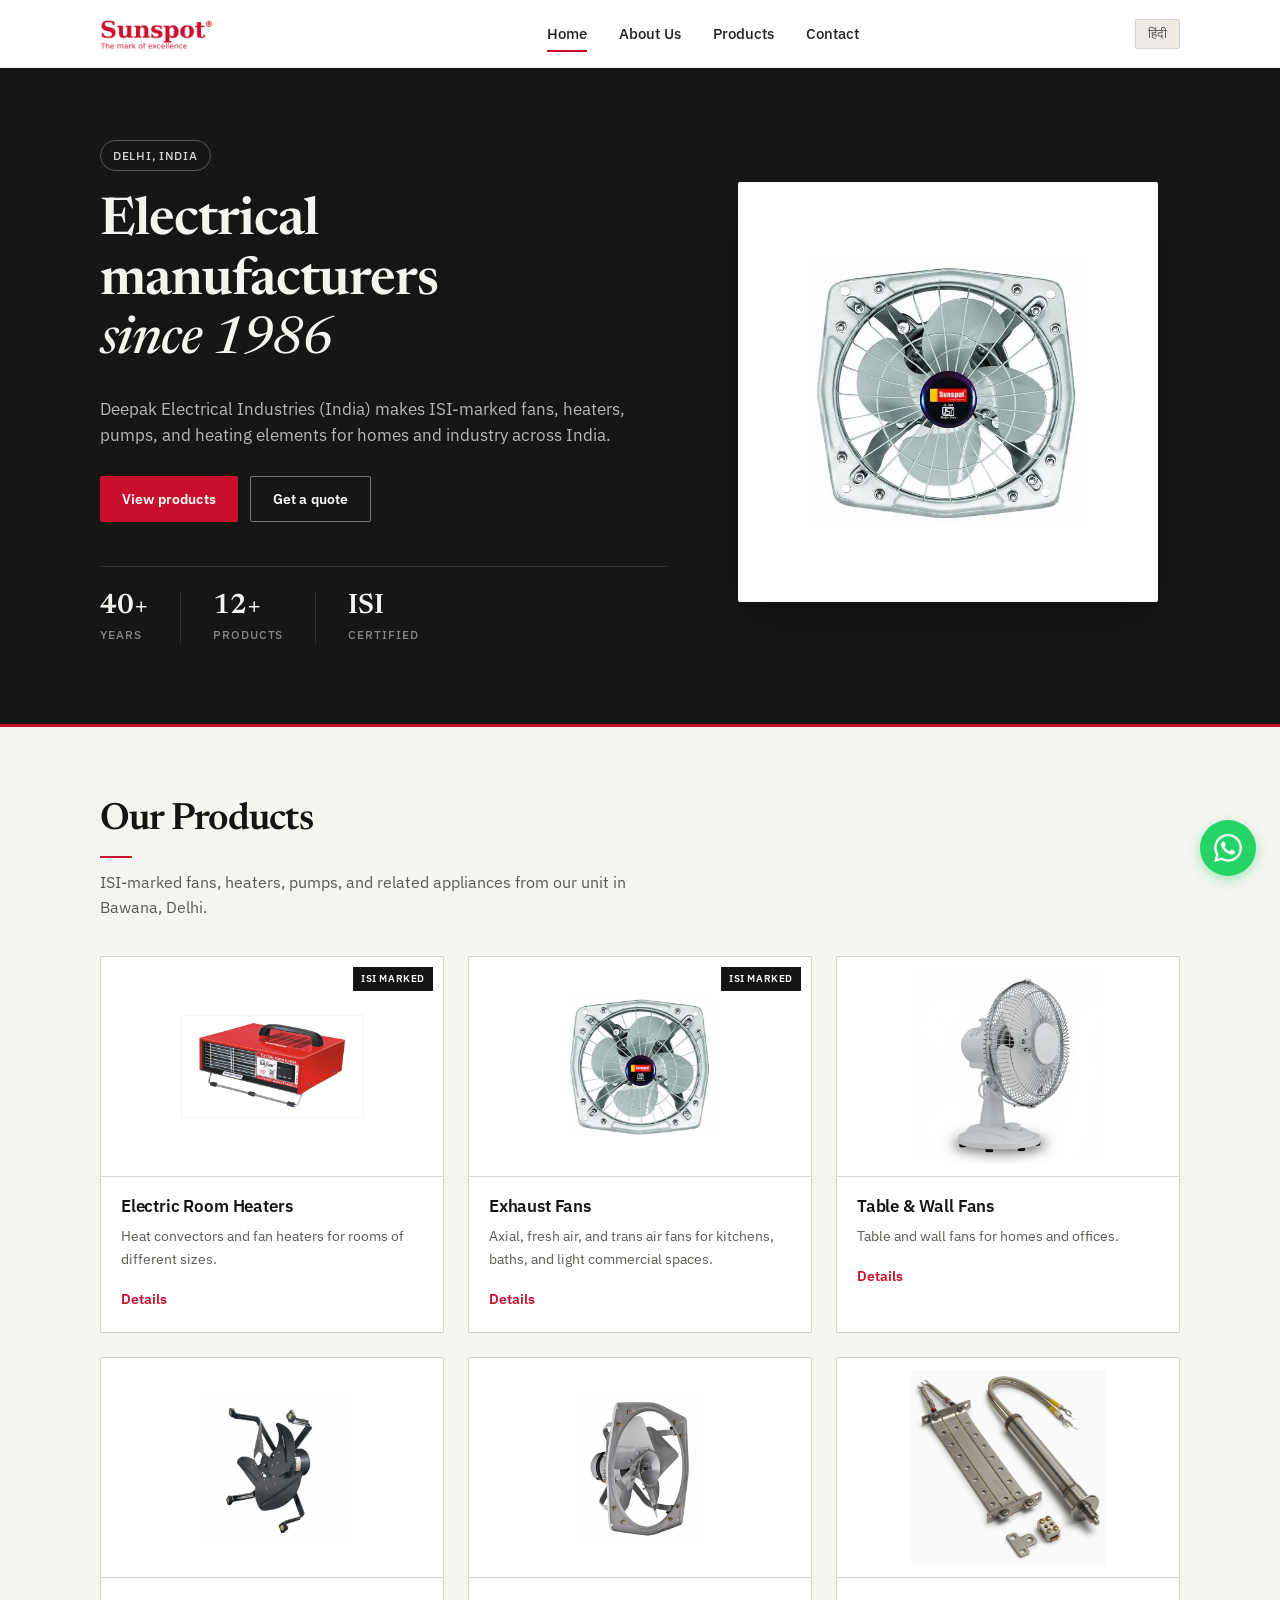
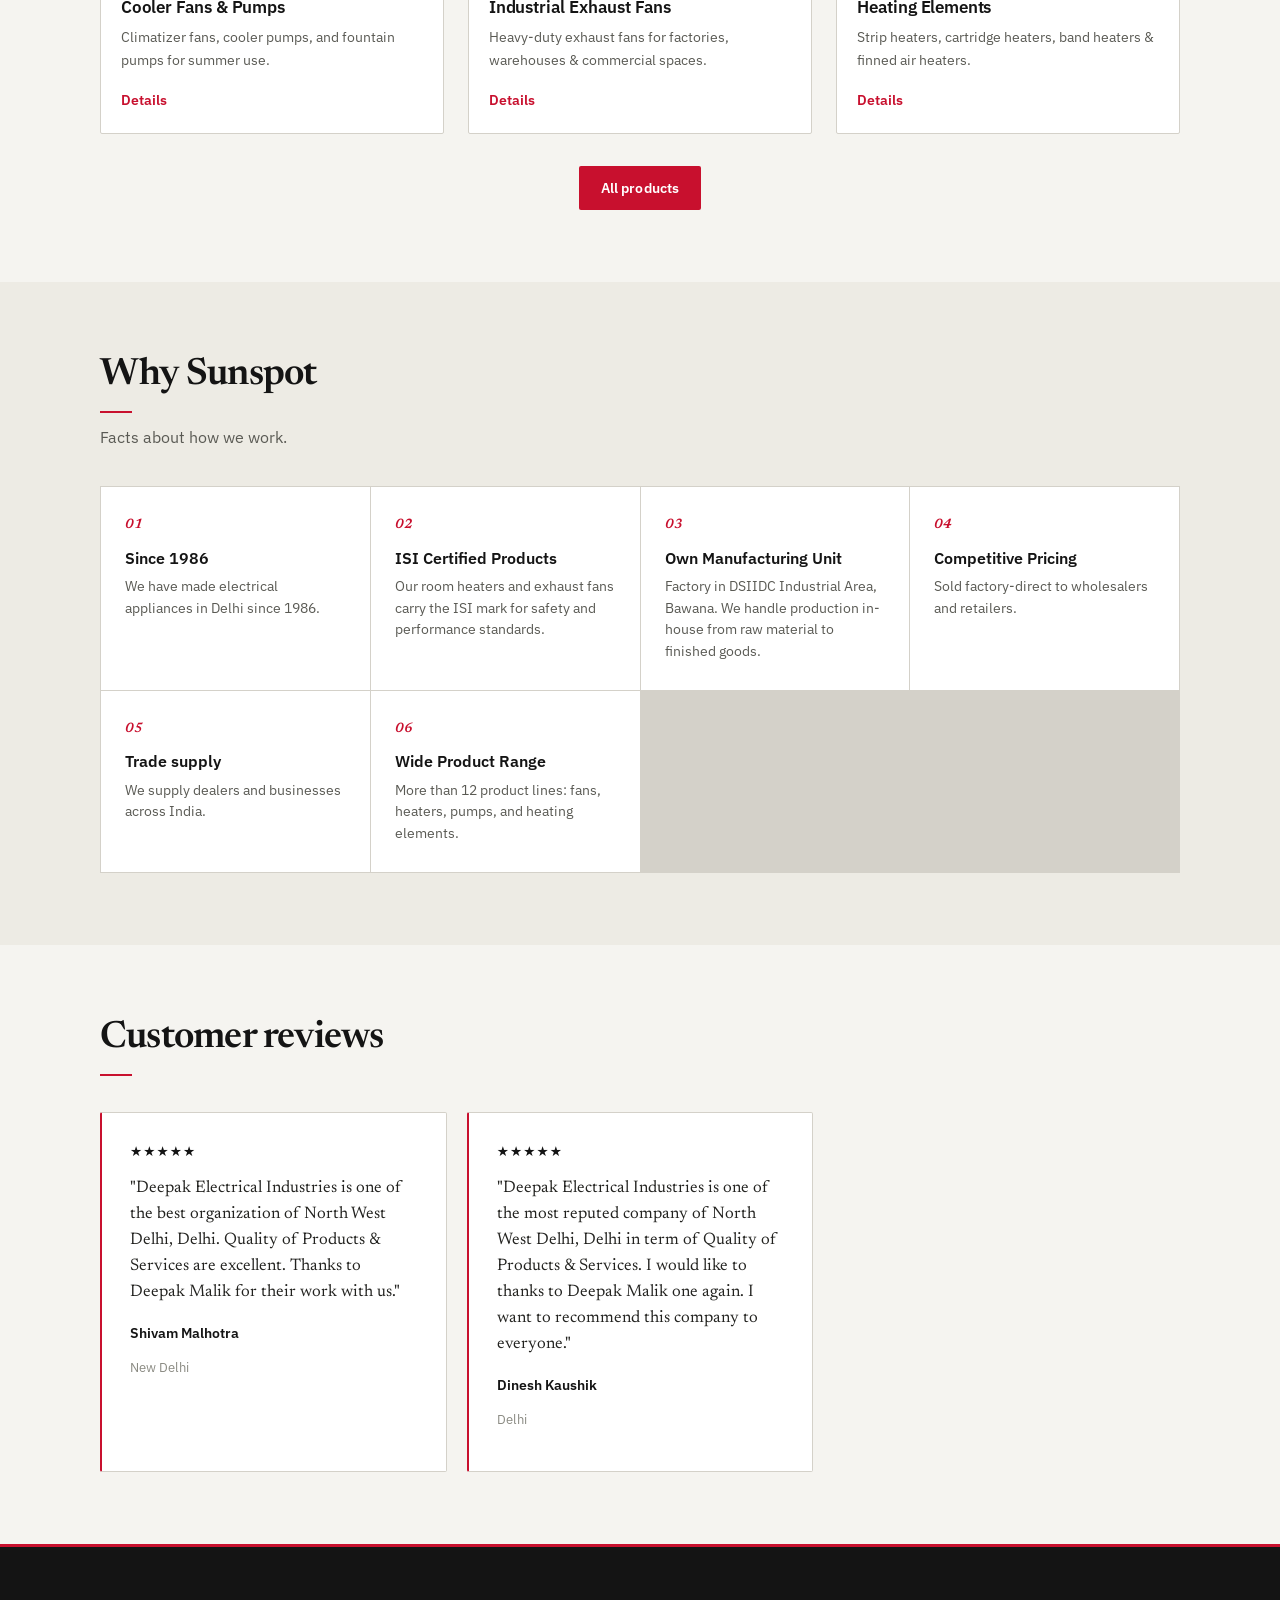
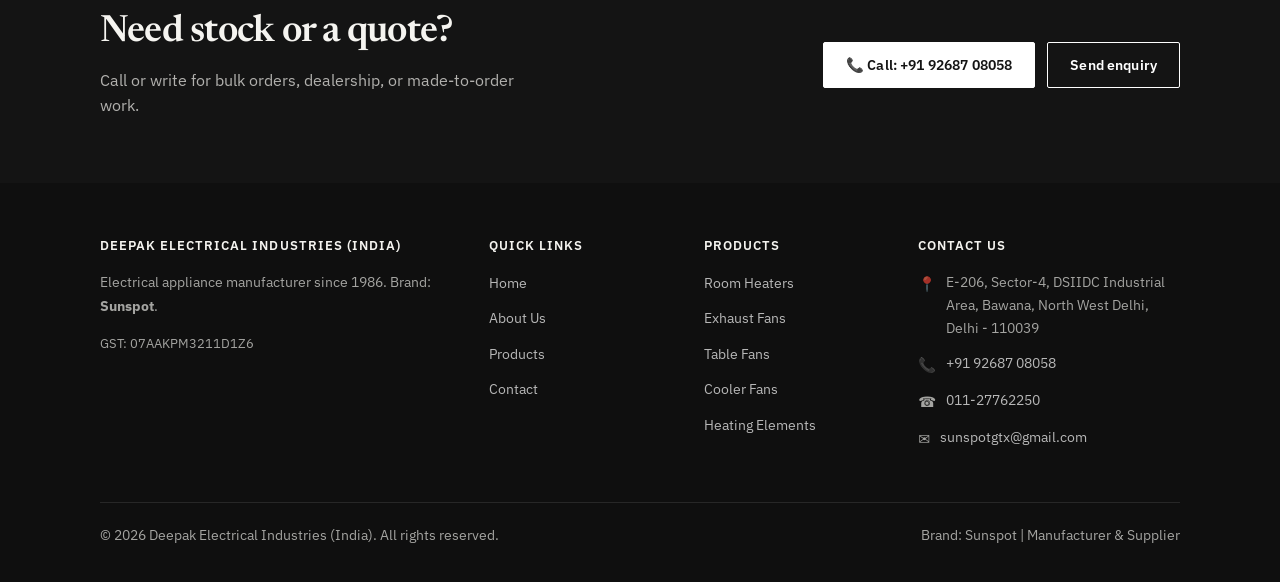
==== index.html @ 879db384 "fix: use verified mobile +91 92687 08058 Replace directory-scraped +91-9313555700 with the correct n" ====
<!DOCTYPE html>
<html lang="en">
<head>
 <meta charset="UTF-8">
 <meta name="viewport" content="width=device-width, initial-scale=1.0">
 <meta http-equiv="X-UA-Compatible" content="IE=edge">

 <!-- Primary Meta -->
 <title>Deepak Electrical Industries (India) | Sunspot - Fan & Heater Manufacturers Since 1986</title>
 <meta name="description" content="Manufacturer of ISI-marked fans, room heaters, pumps, and heating elements in Bawana, Delhi since 1986. Call +91 92687 08058.">
 <meta name="keywords" content="exhaust fan manufacturer delhi, room heater manufacturer india, table fan supplier delhi, cooler pump manufacturer, bawana industrial area, sunspot fans, electric heater delhi, immersion water heater, fountain pump manufacturer">
 <meta name="author" content="Deepak Electrical Industries (India)">
 <meta name="robots" content="index, follow">
 <link rel="canonical" href="https://sunspotgtx.com/">

 <!-- Open Graph -->
 <meta property="og:title" content="Deepak Electrical Industries (India) | Sunspot - Manufacturers Since 1986">
 <meta property="og:description" content="Manufacturer of ISI-marked fans, heaters, and heating elements in Delhi since 1986.">
 <meta property="og:type" content="website">
 <meta property="og:url" content="https://sunspotgtx.com/">
 <meta property="og:site_name" content="Sunspot - Deepak Electrical Industries">
 <meta property="og:locale" content="en_IN">
 <meta property="og:image" content="https://sunspotgtx.com/assets/logo.png">

 <!-- Twitter Card -->
 <meta name="twitter:card" content="summary_large_image">
 <meta name="twitter:title" content="Sunspot - Fan & Heater Manufacturers Since 1986">
 <meta name="twitter:description" content="ISI-marked exhaust fans, room heaters, table fans, and more. Made in Delhi since 1986.">
 <meta name="twitter:image" content="https://sunspotgtx.com/assets/logo.png">

 <!-- Favicon -->
   <link rel="preconnect" href="https://fonts.googleapis.com">
  <link rel="preconnect" href="https://fonts.gstatic.com" crossorigin>
  <link href="https://fonts.googleapis.com/css2?family=IBM+Plex+Sans:ital,wght@0,400;0,500;0,600;0,700;1,400&family=Newsreader:opsz,wght@6..72,500;6..72,600;6..72,700&display=swap" rel="stylesheet">
  <link rel="icon" type="image/png" href="/assets/favicon.png">

 <!-- Stylesheet -->
 <link rel="stylesheet" href="/css/style.css?v=4">

 <!-- JSON-LD Structured Data -->
 <script type="application/ld+json">
 {
 "@context": "https://schema.org",
 "@type": "LocalBusiness",
 "@id": "https://sunspotgtx.com/#business",
 "name": "Deepak Electrical Industries (India)",
 "alternateName": "Sunspot",
 "description": "Manufacturer of ISI-marked exhaust fans, room heaters, table fans, cooler fans, pumps and heating elements since 1986.",
 "url": "https://sunspotgtx.com",
 "telephone": "+91 92687 08058",
 "email": "sunspotgtx@gmail.com",
 "foundingDate": "1986",
 "foundingLocation": "Delhi, India",
 "address": {
 "@type": "PostalAddress",
 "streetAddress": "E-206, Sector-4, DSIIDC Industrial Area, Bawana",
 "addressLocality": "North West Delhi",
 "addressRegion": "Delhi",
 "postalCode": "110039",
 "addressCountry": "IN"
 },
 "geo": {
 "@type": "GeoCoordinates",
 "latitude": "28.8055",
 "longitude": "77.0463"
 },
 "areaServed": {
 "@type": "Country",
 "name": "India"
 },
 "priceRange": "₹₹",
 "numberOfEmployees": {
 "@type": "QuantitativeValue",
 "value": 10
 },
 "sameAs": [
 "https://www.indiamart.com/deepakelectrical-industries",
 "https://www.exportersindia.com/deepak-electrical-industries-india/"
 ],
 "image": "https://sunspotgtx.com/assets/logo.png",
 "brand": {
 "@type": "Brand",
 "name": "Sunspot"
 },
 "founder": {
 "@type": "Person",
 "name": "Deepak Kumar Malik",
 "jobTitle": "Proprietor"
 }
 }
 </script>
</head>
<body>

 <!-- Header -->
 <header class="header" role="banner">
 <div class="container">
 <a href="/" class="logo" aria-label="Sunspot - Home">
 <img src="/assets/logo.png" alt="Sunspot Logo" width="150" height="32">
 </a>

 <nav class="nav-menu" role="navigation" aria-label="Main navigation">
 <a href="/" class="active">Home</a>
 <a href="/about.html">About Us</a>
 <a href="/products.html">Products</a>
 <a href="/contact.html">Contact</a>
 </nav>

 <div class="header-actions">
 <button class="lang-toggle" aria-label="Switch language">हिंदी</button>
 <button class="mobile-toggle" aria-label="Toggle menu" aria-expanded="false">
 <span></span>
 <span></span>
 <span></span>
 </button>
 </div>
 </div>
 </header>

 <!-- Hero Section -->
 <section class="hero" aria-label="Hero">
 <div class="container">
 <div class="hero-content">
 <div class="hero-badge">
 Delhi, India
        </div>
 <h1>Electrical manufacturers <span>since 1986</span></h1>
 <p>Deepak Electrical Industries (India) makes ISI-marked fans, heaters, pumps, and heating elements for homes and industry across India.</p>
 <div class="hero-buttons">
 <a href="/products.html" class="btn btn-primary">View products</a>
 <a href="/contact.html" class="btn btn-secondary" style="border-color: rgba(255,255,255,0.4); color: #fff;">Get a quote</a>
 </div>
 <div class="hero-stats">
 <div class="hero-stat">
 <div class="number">40+</div>
 <div class="label">Years</div>
 </div>
 <div class="hero-stat">
 <div class="number">12+</div>
 <div class="label">Products</div>
 </div>
 <div class="hero-stat">
 <div class="number">ISI</div>
 <div class="label">Certified</div>
 </div>
 </div>
 </div>
 <div class="hero-visual">
 <div class="hero-graphic">
          <img src="/assets/products/fresh-air-fan.jpg" alt="Sunspot ISI-marked exhaust fan" width="640" height="640">
        </div>
 </div>
 </div>
 </section>

 <!-- Product Highlights -->
 <section class="section" aria-label="Our Products">
 <div class="container">
 <div class="section-header">
 <h2>Our Products</h2>
 <div class="accent-line"></div>
 <p class="section-subtitle">ISI-marked fans, heaters, pumps, and related appliances from our unit in Bawana, Delhi.</p>
 </div>

 <div class="products-grid">
 <article class="product-card" data-category="heaters">
 <div class="product-card-image">
 <img src="/assets/products/room-heater.jpg" alt="Sunspot Electric Room Heaters" width="640" height="640" loading="lazy">
 <span class="isi-badge">ISI MARKED</span>
 </div>
 <div class="product-card-body">
 <h3>Electric Room Heaters</h3>
 <p>Heat convectors and fan heaters for rooms of different sizes.</p>
 <a href="/products.html#room-heaters" class="card-link">Details</a>
 </div>
 </article>

 <article class="product-card" data-category="fans">
 <div class="product-card-image">
 <img src="/assets/products/fresh-air-fan.jpg" alt="Sunspot Exhaust Fans" width="640" height="640" loading="lazy">
 <span class="isi-badge">ISI MARKED</span>
 </div>
 <div class="product-card-body">
 <h3>Exhaust Fans</h3>
 <p>Axial, fresh air, and trans air fans for kitchens, baths, and light commercial spaces.</p>
 <a href="/products.html#exhaust-fans" class="card-link">Details</a>
 </div>
 </article>

 <article class="product-card" data-category="fans">
 <div class="product-card-image">
 <img src="/assets/products/table-fan.jpg" alt="Sunspot Table and Wall Fans" width="640" height="640" loading="lazy">
 </div>
 <div class="product-card-body">
 <h3>Table & Wall Fans</h3>
 <p>Table and wall fans for homes and offices.</p>
 <a href="/products.html#table-fans" class="card-link">Details</a>
 </div>
 </article>

 <article class="product-card" data-category="coolers">
 <div class="product-card-image">
 <img src="/assets/products/cooler-fan.jpg" alt="Sunspot Cooler Fans and Pumps" width="640" height="640" loading="lazy">
 </div>
 <div class="product-card-body">
 <h3>Cooler Fans & Pumps</h3>
 <p>Climatizer fans, cooler pumps, and fountain pumps for summer use.</p>
 <a href="/products.html#cooler-fans" class="card-link">Details</a>
 </div>
 </article>

 <article class="product-card" data-category="industrial">
 <div class="product-card-image">
 <img src="/assets/products/industrial-exhaust.jpg" alt="Sunspot Industrial Exhaust Fans" width="640" height="640" loading="lazy">
 </div>
 <div class="product-card-body">
 <h3>Industrial Exhaust Fans</h3>
 <p>Heavy-duty exhaust fans for factories, warehouses & commercial spaces.</p>
 <a href="/products.html#industrial-fans" class="card-link">Details</a>
 </div>
 </article>

 <article class="product-card" data-category="heating">
 <div class="product-card-image">
 <img src="/assets/products/heating-elements.jpg" alt="Sunspot Heating Elements" width="640" height="640" loading="lazy">
 </div>
 <div class="product-card-body">
 <h3>Heating Elements</h3>
 <p>Strip heaters, cartridge heaters, band heaters & finned air heaters.</p>
 <a href="/products.html#heating-elements" class="card-link">Details</a>
 </div>
 </article>
 </div>

 <div class="text-center mt-2">
 <a href="/products.html" class="btn btn-primary">All products</a>
 </div>
 </div>
 </section>

 <!-- Why Choose Us -->
 <section class="section section-alt" aria-label="Why Choose Us">
 <div class="container">
 <div class="section-header">
 <h2>Why Sunspot</h2>
 <div class="accent-line"></div>
 <p class="section-subtitle">Facts about how we work.</p>
 </div>

 <div class="features-grid">
 <div class="feature-card">
 <div class="feature-icon">01</div>
 <h4>Since 1986</h4>
 <p>We have made electrical appliances in Delhi since 1986.</p>
 </div>
 <div class="feature-card">
 <div class="feature-icon">02</div>
 <h4>ISI Certified Products</h4>
 <p>Our room heaters and exhaust fans carry the ISI mark for safety and performance standards.</p>
 </div>
 <div class="feature-card">
 <div class="feature-icon">03</div>
 <h4>Own Manufacturing Unit</h4>
 <p>Factory in DSIIDC Industrial Area, Bawana. We handle production in-house from raw material to finished goods.</p>
 </div>
 <div class="feature-card">
 <div class="feature-icon">04</div>
 <h4>Competitive Pricing</h4>
 <p>Sold factory-direct to wholesalers and retailers.</p>
 </div>
 <div class="feature-card">
 <div class="feature-icon">05</div>
 <h4>Trade supply</h4>
 <p>We supply dealers and businesses across India.</p>
 </div>
 <div class="feature-card">
 <div class="feature-icon">06</div>
 <h4>Wide Product Range</h4>
 <p>More than 12 product lines: fans, heaters, pumps, and heating elements.</p>
 </div>
 </div>
 </div>
 </section>

 <!-- Customer Reviews -->
 <section class="section" aria-label="Customer Reviews">
 <div class="container">
 <div class="section-header">
 <h2>Customer reviews</h2>
 <div class="accent-line"></div>
 </div>

 <div class="reviews-grid">
 <div class="review-card">
 <div class="review-stars">★★★★★</div>
 <p class="review-text">"Deepak Electrical Industries is one of the best organization of North West Delhi, Delhi. Quality of Products & Services are excellent. Thanks to Deepak Malik for their work with us."</p>
 <p class="review-author">Shivam Malhotra</p>
 <p class="review-location">New Delhi</p>
 </div>
 <div class="review-card">
 <div class="review-stars">★★★★★</div>
 <p class="review-text">"Deepak Electrical Industries is one of the most reputed company of North West Delhi, Delhi in term of Quality of Products & Services. I would like to thanks to Deepak Malik one again. I want to recommend this company to everyone."</p>
 <p class="review-author">Dinesh Kaushik</p>
 <p class="review-location">Delhi</p>
 </div>
 </div>
 </div>
 </section>

 <!-- CTA Section -->
 <section class="cta-section" aria-label="Call to action">
 <div class="container">
      <div class="cta-copy">
        <h2>Need stock or a quote?</h2>
 <p>Call or write for bulk orders, dealership, or made-to-order work.</p>
      </div>
 <div class="cta-buttons">
 <a href="tel:+919268708058" class="btn btn-white">📞 Call: +91 92687 08058</a>
 <a href="/contact.html" class="btn btn-secondary" style="border-color: #fff; color: #fff;">Send enquiry</a>
 </div>
 </div>
 </section>

 <!-- Footer -->
 <footer class="footer" role="contentinfo">
 <div class="container">
 <div class="footer-grid">
 <div>
 <h4>Deepak Electrical Industries (India)</h4>
 <p>Electrical appliance manufacturer since 1986. Brand: <strong>Sunspot</strong>.</p>
 <p style="margin-top: 12px; font-size: 0.8rem;">GST: 07AAKPM3211D1Z6</p>
 </div>
 <div>
 <h4>Quick Links</h4>
 <ul class="footer-links">
 <li><a href="/">Home</a></li>
 <li><a href="/about.html">About Us</a></li>
 <li><a href="/products.html">Products</a></li>
 <li><a href="/contact.html">Contact</a></li>
 </ul>
 </div>
 <div>
 <h4>Products</h4>
 <ul class="footer-links">
 <li><a href="/products.html#room-heaters">Room Heaters</a></li>
 <li><a href="/products.html#exhaust-fans">Exhaust Fans</a></li>
 <li><a href="/products.html#table-fans">Table Fans</a></li>
 <li><a href="/products.html#cooler-fans">Cooler Fans</a></li>
 <li><a href="/products.html#heating-elements">Heating Elements</a></li>
 </ul>
 </div>
 <div>
 <h4>Contact Us</h4>
 <ul class="footer-contact">
 <li>
 <span class="icon">📍</span>
 <span>E-206, Sector-4, DSIIDC Industrial Area, Bawana, North West Delhi, Delhi - 110039</span>
 </li>
 <li>
 <span class="icon">📞</span>
 <span><a href="tel:+919268708058" style="color: rgba(255,255,255,0.7);">+91 92687 08058</a></span>
 </li>
 <li>
 <span class="icon">☎️</span>
 <span><a href="tel:01127762250" style="color: rgba(255,255,255,0.7);">011-27762250</a></span>
 </li>
 <li>
 <span class="icon">✉️</span>
 <span><a href="mailto:sunspotgtx@gmail.com?subject=Enquiry%20from%20Homepage%20%E2%80%94%20Sunspot" style="color: rgba(255,255,255,0.7);">sunspotgtx@gmail.com</a></span>
 </li>
 </ul>
 </div>
 </div>
 <div class="footer-bottom">
 <p>© 2026 Deepak Electrical Industries (India). All rights reserved.</p>
 <p>Brand: Sunspot | Manufacturer & Supplier</p>
 </div>
 </div>
 </footer>

 <!-- WhatsApp Float -->
 <a href="https://wa.me/919268708058?text=Hello%2C%20I%20would%20like%20to%20enquire%20about%20your%20products." class="whatsapp-float" target="_blank" rel="noopener" aria-label="Chat on WhatsApp">
 <svg viewBox="0 0 24 24" xmlns="http://www.w3.org/2000/svg">
 <path d="M17.472 14.382c-.297-.149-1.758-.867-2.03-.967-.273-.099-.471-.148-.67.15-.197.297-.767.966-.94 1.164-.173.199-.347.223-.644.075-.297-.15-1.255-.463-2.39-1.475-.883-.788-1.48-1.761-1.653-2.059-.173-.297-.018-.458.13-.606.134-.133.298-.347.446-.52.149-.174.198-.298.298-.497.099-.198.05-.371-.025-.52-.075-.149-.669-1.612-.916-2.207-.242-.579-.487-.5-.669-.51-.173-.008-.371-.01-.57-.01-.198 0-.52.074-.792.372-.272.297-1.04 1.016-1.04 2.479 0 1.462 1.065 2.875 1.213 3.074.149.198 2.096 3.2 5.077 4.487.709.306 1.262.489 1.694.625.712.227 1.36.195 1.871.118.571-.085 1.758-.719 2.006-1.413.248-.694.248-1.289.173-1.413-.074-.124-.272-.198-.57-.347m-5.421 7.403h-.004a9.87 9.87 0 01-5.031-1.378l-.361-.214-3.741.982.998-3.648-.235-.374a9.86 9.86 0 01-1.51-5.26c.001-5.45 4.436-9.884 9.888-9.884 2.64 0 5.122 1.03 6.988 2.898a9.825 9.825 0 012.893 6.994c-.003 5.45-4.437 9.884-9.885 9.884m8.413-18.297A11.815 11.815 0 0012.05 0C5.495 0 .16 5.335.157 11.892c0 2.096.547 4.142 1.588 5.945L.057 24l6.305-1.654a11.882 11.882 0 005.683 1.448h.005c6.554 0 11.89-5.335 11.893-11.893a11.821 11.821 0 00-3.48-8.413z"/>
 </svg>
 </a>

 <!-- JavaScript -->
 <script src="/js/main.js"></script>
</body>
</html>
---- css/style.css ----
/* ============================================
   Sunspot / Deepak Electrical — factory catalog UI
   Direction: industrial trade catalog (Delhi, 1986)
   Signature: product photography + Newsreader display
   ============================================ */

/* === CSS Variables === */
:root {
  /* Brand enamel red (matches Sunspot wordmark) */
  --color-primary: #C8102E;
  --color-primary-dark: #9B0C24;
  --color-primary-light: #E23A4F;
  --color-secondary: #141414;
  --color-accent: #C8102E;
  /* Workshop paper, not pure grey template */
  --color-bg: #F5F4F0;
  --color-bg-alt: #EDEBE4;
  --color-white: #FFFFFF;
  --color-text: #22221F;
  --color-text-light: #5A5A54;
  --color-text-muted: #8A8A82;
  --color-border: #D4D1C9;
  --color-success: #2F6B3A;
  --color-whatsapp: #25D366;
  --color-hero: #161616;

  --font-primary: 'IBM Plex Sans', system-ui, -apple-system, sans-serif;
  --font-heading: 'Newsreader', 'Times New Roman', Georgia, serif;

  --shadow-sm: 0 1px 0 rgba(20, 20, 20, 0.06);
  --shadow-md: 0 2px 8px rgba(20, 20, 20, 0.08);
  --shadow-lg: 0 8px 24px rgba(20, 20, 20, 0.1);
  --shadow-xl: 0 12px 32px rgba(20, 20, 20, 0.12);

  --radius-sm: 2px;
  --radius-md: 3px;
  --radius-lg: 4px;
  --radius-xl: 4px;

  --transition: 0.2s ease;
  --max-width: 1120px;
  --header-height: 68px;
}

/* === Reset & Base === */
*, *::before, *::after {
  box-sizing: border-box;
  margin: 0;
  padding: 0;
}

html {
  scroll-behavior: smooth;
  font-size: 16px;
}

body {
  font-family: var(--font-primary);
  color: var(--color-text);
  background: var(--color-bg);
  line-height: 1.6;
  -webkit-font-smoothing: antialiased;
  -moz-osx-font-smoothing: grayscale;
}

img {
  max-width: 100%;
  height: auto;
  display: block;
}

a {
  color: var(--color-primary);
  text-decoration: none;
  transition: color var(--transition);
}

a:hover {
  color: var(--color-primary-dark);
}

ul { list-style: none; }

.container {
  width: 100%;
  max-width: var(--max-width);
  margin: 0 auto;
  padding: 0 20px;
}

/* === Typography === */
h1, h2, h3, h4, h5, h6 {
  font-family: var(--font-heading);
  color: var(--color-secondary);
  line-height: 1.15;
  letter-spacing: -0.02em;
  margin-bottom: 0.5em;
  font-weight: 600;
}

h1 { font-size: clamp(2.1rem, 5vw, 3.25rem); font-weight: 600; }
h2 { font-size: clamp(1.65rem, 3.2vw, 2.35rem); font-weight: 600; }
h3 { font-size: clamp(1.15rem, 2vw, 1.35rem); font-weight: 600; font-family: var(--font-primary); letter-spacing: -0.01em; }
h4 { font-size: 1rem; font-weight: 600; font-family: var(--font-primary); letter-spacing: 0; }

p { margin-bottom: 1em; }

.section-subtitle {
  color: var(--color-text-light);
  font-size: 1rem;
  max-width: 36rem;
  margin: 0.75rem 0 0;
  text-align: left;
  line-height: 1.55;
}

/* === Buttons === */
.btn {
  display: inline-flex;
  align-items: center;
  gap: 8px;
  padding: 12px 22px;
  border-radius: var(--radius-sm);
  font-family: var(--font-primary);
  font-size: 0.9rem;
  font-weight: 600;
  letter-spacing: 0.01em;
  cursor: pointer;
  transition: background var(--transition), color var(--transition), border-color var(--transition);
  border: none;
  text-decoration: none;
  line-height: 1.4;
}

.btn-primary {
  background: var(--color-primary);
  color: var(--color-white);
}

.btn-primary:hover {
  background: var(--color-primary-dark);
  color: var(--color-white);
}

.btn-secondary {
  background: transparent;
  color: var(--color-primary);
  border: 1.5px solid var(--color-primary);
}

.btn-secondary:hover {
  background: var(--color-primary);
  color: var(--color-white);
}

.btn-white {
  background: var(--color-white);
  color: var(--color-secondary);
  border: 1.5px solid var(--color-white);
}

.btn-white:hover {
  background: transparent;
  color: var(--color-white);
  border-color: rgba(255,255,255,0.7);
}

/* === Header === */
.header {
  position: fixed;
  top: 0;
  left: 0;
  right: 0;
  height: var(--header-height);
  background: #ffffff;
  border-bottom: 1px solid rgba(0, 0, 0, 0.06);
  box-shadow: none;
  z-index: 1000;
  transition: box-shadow var(--transition), border-color var(--transition);
}

.header.scrolled {
  box-shadow: 0 2px 12px rgba(0, 0, 0, 0.06);
  border-bottom-color: transparent;
}

.header .container {
  display: flex;
  align-items: center;
  justify-content: space-between;
  height: 100%;
  gap: 16px;
}

.logo {
  display: inline-flex;
  align-items: center;
  flex-shrink: 0;
  line-height: 0;
  background: transparent;
  border: 0;
  padding: 0;
  margin: 0;
  box-shadow: none;
}

.logo img,
.logo svg {
  height: 36px;
  width: auto;
  max-width: 180px;
  object-fit: contain;
  display: block;
  background: transparent;
  border: 0;
  box-shadow: none;
  /* Avoid subpixel gray plate from raster logos */
  image-rendering: auto;
  mix-blend-mode: normal;
}

@media (max-width: 480px) {
  .logo img,
  .logo svg {
    height: 30px;
    max-width: 140px;
  }
}

.logo-text {
  display: flex;
  flex-direction: column;
}

.logo-text .brand {
  font-size: 1.2rem;
  font-weight: 700;
  color: var(--color-secondary);
  line-height: 1.2;
}

.logo-text .tagline {
  font-size: 0.65rem;
  color: var(--color-text-muted);
  letter-spacing: 1.5px;
  text-transform: uppercase;
}

.nav-menu {
  display: flex;
  align-items: center;
  gap: 32px;
}

.nav-menu a {
  color: var(--color-text);
  font-weight: 500;
  font-size: 0.95rem;
  position: relative;
  padding: 4px 0;
}

.nav-menu a::after {
  content: '';
  position: absolute;
  bottom: -2px;
  left: 0;
  width: 0;
  height: 2px;
  background: var(--color-primary);
  transition: width var(--transition);
}

.nav-menu a:hover::after,
.nav-menu a.active::after {
  width: 100%;
}

.nav-menu a:hover {
  color: var(--color-primary);
}

.header-actions {
  display: flex;
  align-items: center;
  gap: 12px;
}

.lang-toggle {
  background: var(--color-bg-alt);
  border: 1px solid var(--color-border);
  padding: 6px 12px;
  border-radius: var(--radius-sm);
  font-size: 0.8rem;
  cursor: pointer;
  color: var(--color-text-light);
  transition: all var(--transition);
}

.lang-toggle:hover {
  border-color: var(--color-primary);
  color: var(--color-primary);
}

.mobile-toggle {
  display: none;
  flex-direction: column;
  gap: 5px;
  cursor: pointer;
  padding: 5px;
  background: none;
  border: none;
}

.mobile-toggle span {
  display: block;
  width: 24px;
  height: 2.5px;
  background: var(--color-secondary);
  border-radius: 2px;
  transition: all var(--transition);
}

/* === Hero Section === */
.hero {
  margin-top: var(--header-height);
  padding: 72px 0 80px;
  background: var(--color-hero);
  position: relative;
  overflow: hidden;
  border-bottom: 3px solid var(--color-primary);
}

.hero::before,
.hero::after {
  display: none;
}

.hero .container {
  position: relative;
  z-index: 1;
  display: grid;
  grid-template-columns: 1.1fr 0.9fr;
  gap: 48px;
  align-items: center;
}

.hero-content h1 {
  color: #f5f4f0;
  margin-bottom: 0.45em;
  max-width: 14ch;
}

.hero-content h1 span {
  color: #f5f4f0;
  font-style: italic;
  font-weight: 500;
}

.hero-badge {
  display: inline-flex;
  align-items: center;
  gap: 8px;
  background: transparent;
  border: 1px solid rgba(245, 244, 240, 0.28);
  padding: 5px 12px;
  border-radius: 999px;
  font-family: var(--font-primary);
  font-size: 0.75rem;
  font-weight: 500;
  letter-spacing: 0.06em;
  text-transform: uppercase;
  color: rgba(245, 244, 240, 0.85);
  margin-bottom: 1.35rem;
}

.hero-content p {
  color: rgba(245, 244, 240, 0.72);
  font-size: 1.05rem;
  margin-bottom: 1.75rem;
  max-width: 36rem;
  line-height: 1.55;
}

.hero-buttons {
  display: flex;
  gap: 12px;
  flex-wrap: wrap;
}

.hero-stats {
  display: flex;
  gap: 0;
  margin-top: 2.75rem;
  border-top: 1px solid rgba(245, 244, 240, 0.12);
  padding-top: 1.5rem;
}

.hero-stat {
  text-align: left;
  padding-right: 2rem;
  margin-right: 2rem;
  border-right: 1px solid rgba(245, 244, 240, 0.12);
}

.hero-stat:last-child {
  border-right: none;
  margin-right: 0;
  padding-right: 0;
}

.hero-stat .number {
  font-family: var(--font-heading);
  font-size: 1.75rem;
  font-weight: 600;
  color: #f5f4f0;
  line-height: 1.1;
}

.hero-stat .label {
  font-size: 0.72rem;
  color: rgba(245, 244, 240, 0.5);
  text-transform: uppercase;
  letter-spacing: 0.08em;
  margin-top: 4px;
  font-weight: 500;
}

.hero-visual {
  display: flex;
  justify-content: center;
  align-items: center;
}

.hero-graphic {
  width: 100%;
  max-width: 420px;
  aspect-ratio: 1;
  background: #fff;
  border-radius: 2px;
  display: flex;
  justify-content: center;
  align-items: center;
  border: 1px solid rgba(255, 255, 255, 0.08);
  position: relative;
  overflow: hidden;
  box-shadow: 0 20px 50px rgba(0, 0, 0, 0.35);
}

.hero-graphic::before {
  display: none;
}

.hero-graphic img {
  width: 100%;
  height: 100%;
  object-fit: contain;
  padding: 28px;
  background: #fff;
}

.hero-graphic svg {
  display: none;
}

/* === Section Styles === */
.section {
  padding: 72px 0;
}

.section-alt {
  background: var(--color-bg-alt);
}

.section-header {
  text-align: left;
  margin-bottom: 2.25rem;
  max-width: 40rem;
}

.section-header h2 {
  margin-bottom: 0;
}

.section-header .accent-line {
  width: 32px;
  height: 2px;
  background: var(--color-primary);
  margin: 14px 0 0;
  border-radius: 0;
}

.section-header .section-subtitle {
  margin-left: 0;
  margin-right: 0;
}

/* === Product Cards === */
.products-grid {
  display: grid;
  grid-template-columns: repeat(auto-fill, minmax(280px, 1fr));
  gap: 24px;
}

.product-card {
  background: var(--color-white);
  border-radius: var(--radius-sm);
  overflow: hidden;
  box-shadow: none;
  transition: border-color var(--transition);
  border: 1px solid var(--color-border);
}

.product-card:hover {
  border-color: var(--color-secondary);
}

.product-card-image {
  height: 220px;
  display: flex;
  align-items: center;
  justify-content: center;
  position: relative;
  overflow: hidden;
  background: #fff;
  border-bottom: 1px solid var(--color-border);
}

.product-card-image img {
  width: 100%;
  height: 100%;
  object-fit: contain;
  padding: 12px;
  transition: transform var(--transition);
  background: #fff;
}

.product-card:hover .product-card-image img {
  transform: none;
}

.product-card-image .product-icon {
  width: 80px;
  height: 80px;
  display: flex;
  align-items: center;
  justify-content: center;
  background: linear-gradient(135deg, var(--color-primary) 0%, var(--color-primary-dark) 100%);
  border-radius: 50%;
  color: var(--color-white);
  font-size: 2rem;
}

.product-card-image .isi-badge {
  position: absolute;
  top: 10px;
  right: 10px;
  background: var(--color-secondary);
  color: var(--color-white);
  font-size: 0.62rem;
  font-weight: 600;
  font-family: var(--font-primary);
  padding: 4px 8px;
  border-radius: 0;
  letter-spacing: 0.06em;
  z-index: 1;
  box-shadow: none;
}

.product-card-body {
  padding: 20px;
}

.product-card-body h3 {
  font-size: 1.05rem;
  margin-bottom: 8px;
}

.product-card-body p {
  font-size: 0.9rem;
  color: var(--color-text-light);
  margin-bottom: 16px;
}

.product-card-body .card-link {
  font-size: 0.9rem;
  font-weight: 600;
  color: var(--color-primary);
  display: inline-flex;
  align-items: center;
  gap: 6px;
}

.product-card-body .card-link:hover {
  gap: 10px;
}

/* === Features / Why Choose Us === */
.features-grid {
  display: grid;
  grid-template-columns: repeat(auto-fill, minmax(260px, 1fr));
  gap: 1px;
  background: var(--color-border);
  border: 1px solid var(--color-border);
}

.feature-card {
  text-align: left;
  padding: 28px 24px;
  border-radius: 0;
  background: var(--color-white);
  box-shadow: none;
  transition: none;
}

.feature-card:hover {
  transform: none;
  box-shadow: none;
}

.feature-icon {
  width: auto;
  height: auto;
  margin: 0 0 12px;
  background: none;
  border-radius: 0;
  display: block;
  font-family: var(--font-heading);
  font-size: 0.85rem;
  font-weight: 600;
  font-style: italic;
  color: var(--color-primary);
  letter-spacing: 0;
}

.feature-card h4 {
  margin-bottom: 8px;
  font-size: 1rem;
}

.feature-card p {
  font-size: 0.9rem;
  color: var(--color-text-light);
  margin-bottom: 0;
  line-height: 1.5;
}

/* === Reviews === */
.reviews-grid {
  display: grid;
  grid-template-columns: repeat(auto-fill, minmax(320px, 1fr));
  gap: 20px;
}

.review-card {
  background: var(--color-white);
  padding: 28px;
  border-radius: var(--radius-sm);
  box-shadow: none;
  border: 1px solid var(--color-border);
  border-left: 2px solid var(--color-primary);
}

.review-stars {
  color: var(--color-secondary);
  font-size: 0.85rem;
  letter-spacing: 0.08em;
  margin-bottom: 12px;
}

.review-text {
  font-style: normal;
  font-family: var(--font-heading);
  font-size: 1.05rem;
  color: var(--color-text);
  margin-bottom: 16px;
  line-height: 1.55;
}

.review-author {
  font-weight: 600;
  font-family: var(--font-primary);
  font-size: 0.9rem;
  color: var(--color-secondary);
}

.review-location {
  font-size: 0.8rem;
  color: var(--color-text-muted);
}

/* === CTA Section === */
.cta-section {
  background: var(--color-secondary);
  padding: 64px 0;
  text-align: left;
  border-top: 3px solid var(--color-primary);
}

.cta-section .container {
  display: flex;
  flex-wrap: wrap;
  align-items: flex-end;
  justify-content: space-between;
  gap: 24px;
}

.cta-section h2 {
  color: #f5f4f0;
  margin-bottom: 0.35em;
  max-width: 16ch;
}

.cta-section p {
  color: rgba(245, 244, 240, 0.7);
  max-width: 28rem;
  margin: 0 0 0;
}

.cta-copy {
  flex: 1 1 280px;
}

.cta-buttons {
  display: flex;
  gap: 12px;
  justify-content: flex-start;
  flex-wrap: wrap;
  flex: 0 0 auto;
  align-self: center;
}

/* === About Page === */
.about-hero {
  margin-top: var(--header-height);
  padding: 56px 0;
  background: var(--color-hero);
  text-align: left;
  border-bottom: 3px solid var(--color-primary);
}

.about-hero h1 {
  color: var(--color-white);
}

.about-hero p {
  color: rgba(255,255,255,0.7);
}

.timeline {
  position: relative;
  max-width: 800px;
  margin: 0 auto;
  padding: 20px 0;
}

.timeline::before {
  content: '';
  position: absolute;
  left: 50%;
  top: 0;
  bottom: 0;
  width: 2px;
  background: var(--color-border);
  transform: translateX(-50%);
}

.timeline-item {
  display: flex;
  align-items: flex-start;
  margin-bottom: 40px;
  position: relative;
}

.timeline-item:nth-child(odd) {
  flex-direction: row-reverse;
  text-align: right;
}

.timeline-content {
  width: 45%;
  padding: 20px;
  background: var(--color-white);
  border-radius: var(--radius-md);
  box-shadow: var(--shadow-sm);
}

.timeline-dot {
  position: absolute;
  left: 50%;
  transform: translateX(-50%);
  width: 16px;
  height: 16px;
  background: var(--color-primary);
  border-radius: 50%;
  border: 3px solid var(--color-white);
  box-shadow: var(--shadow-sm);
}

.timeline-year {
  font-weight: 700;
  color: var(--color-primary);
  font-size: 1.1rem;
  margin-bottom: 4px;
}

.about-values {
  display: grid;
  grid-template-columns: repeat(auto-fill, minmax(250px, 1fr));
  gap: 24px;
}

.value-card {
  text-align: left;
  padding: 24px;
  background: var(--color-white);
  border: 1px solid var(--color-border);
  border-radius: 2px;
  box-shadow: none;
}

.value-card .value-icon {
  font-family: var(--font-heading);
  font-size: 0.9rem;
  font-style: italic;
  font-weight: 600;
  color: var(--color-primary);
  margin-bottom: 10px;
}

/* === Products Page === */
.products-hero {
  margin-top: var(--header-height);
  padding: 48px 0;
  background: var(--color-hero);
  text-align: left;
  border-bottom: 3px solid var(--color-primary);
}

.products-hero h1 { color: var(--color-white); }
.products-hero p { color: rgba(255,255,255,0.7); }

.product-filter {
  display: flex;
  flex-wrap: wrap;
  gap: 8px;
  justify-content: flex-start;
  margin-bottom: 2rem;
}

.filter-btn {
  padding: 8px 14px;
  border: 1px solid var(--color-border);
  border-radius: 2px;
  background: var(--color-white);
  font-size: 0.8rem;
  font-family: var(--font-primary);
  font-weight: 500;
  cursor: pointer;
  transition: background 0.15s ease, color 0.15s ease, border-color 0.15s ease;
  color: var(--color-text);
}

.filter-btn:hover,
.filter-btn.active {
  background: var(--color-primary);
  color: var(--color-white);
  border-color: var(--color-primary);
}

/* === Product Detail === */
.product-detail {
  display: grid;
  grid-template-columns: 1fr 1fr;
  gap: 40px;
  align-items: start;
}

.product-detail-image {
  background: var(--color-bg-alt);
  border-radius: var(--radius-lg);
  padding: 40px;
  display: flex;
  align-items: center;
  justify-content: center;
  min-height: 300px;
}

.product-detail-image .product-icon-large {
  width: 120px;
  height: 120px;
  display: flex;
  align-items: center;
  justify-content: center;
  background: linear-gradient(135deg, var(--color-primary) 0%, var(--color-primary-dark) 100%);
  border-radius: 50%;
  color: var(--color-white);
  font-size: 3rem;
}

.product-detail-info h1 {
  margin-bottom: 0.3em;
}

.product-detail-info .product-category {
  color: var(--color-primary);
  font-weight: 600;
  font-size: 0.9rem;
  text-transform: uppercase;
  letter-spacing: 1px;
  margin-bottom: 1rem;
}

.product-detail-info .product-desc {
  color: var(--color-text-light);
  margin-bottom: 1.5rem;
}

.product-features {
  margin-bottom: 2rem;
}

.product-features li {
  padding: 8px 0;
  padding-left: 24px;
  position: relative;
  color: var(--color-text);
  font-size: 0.95rem;
}

.product-features li::before {
  content: '✓';
  position: absolute;
  left: 0;
  color: var(--color-success);
  font-weight: 700;
}

/* === Contact Page === */
.contact-hero {
  margin-top: var(--header-height);
  padding: 48px 0;
  background: var(--color-hero);
  text-align: left;
  border-bottom: 3px solid var(--color-primary);
}

.contact-hero h1 { color: var(--color-white); }
.contact-hero p { color: rgba(255,255,255,0.7); }

.contact-grid {
  display: grid;
  grid-template-columns: 1fr 1fr;
  gap: 40px;
}

.contact-info-cards {
  display: flex;
  flex-direction: column;
  gap: 20px;
}

.contact-info-card {
  display: flex;
  gap: 16px;
  padding: 20px;
  background: var(--color-white);
  border-radius: var(--radius-md);
  box-shadow: var(--shadow-sm);
  align-items: flex-start;
}

.contact-info-card .icon {
  width: 44px;
  height: 44px;
  background: linear-gradient(135deg, rgba(200,16,46,0.1) 0%, rgba(200,16,46,0.05) 100%);
  border-radius: var(--radius-sm);
  display: flex;
  align-items: center;
  justify-content: center;
  font-size: 1.2rem;
  flex-shrink: 0;
}

.contact-info-card h4 {
  margin-bottom: 4px;
  font-size: 0.95rem;
}

.contact-info-card p {
  font-size: 0.9rem;
  color: var(--color-text-light);
  margin-bottom: 0;
}

.contact-form {
  background: var(--color-white);
  padding: 30px;
  border-radius: var(--radius-lg);
  box-shadow: var(--shadow-sm);
}

.form-group {
  margin-bottom: 20px;
}

.form-group label {
  display: block;
  margin-bottom: 6px;
  font-weight: 500;
  font-size: 0.9rem;
  color: var(--color-text);
}

.form-group input,
.form-group textarea,
.form-group select {
  width: 100%;
  padding: 12px 16px;
  border: 1px solid var(--color-border);
  border-radius: var(--radius-md);
  font-size: 0.95rem;
  font-family: var(--font-primary);
  transition: border-color var(--transition);
  background: var(--color-bg);
}

.form-group input:focus,
.form-group textarea:focus,
.form-group select:focus {
  outline: none;
  border-color: var(--color-primary);
  box-shadow: 0 0 0 3px rgba(200, 16, 46, 0.12);
}

.form-group textarea {
  min-height: 120px;
  resize: vertical;
}

.map-container {
  margin-top: 40px;
  border-radius: 2px;
  overflow: hidden;
  border: 1px solid var(--color-border);
  box-shadow: none;
}

.map-container iframe {
  width: 100%;
  height: 350px;
  border: none;
}

/* === Footer === */
.footer {
  background: #0f0f0f;
  color: rgba(245, 244, 240, 0.65);
  padding: 56px 0 0;
}

.footer-grid {
  display: grid;
  grid-template-columns: 2fr 1fr 1fr 1.5fr;
  gap: 40px;
  margin-bottom: 40px;
}

.footer h4 {
  color: #f5f4f0;
  margin-bottom: 16px;
  font-size: 0.8rem;
  font-family: var(--font-primary);
  font-weight: 600;
  letter-spacing: 0.08em;
  text-transform: uppercase;
}

.footer p {
  font-size: 0.9rem;
  line-height: 1.7;
}

.footer-links li {
  margin-bottom: 10px;
}

.footer-links a {
  color: rgba(255,255,255,0.7);
  font-size: 0.9rem;
  transition: color var(--transition);
}

.footer-links a:hover {
  color: var(--color-primary);
}

.footer-contact li {
  display: flex;
  gap: 10px;
  margin-bottom: 12px;
  font-size: 0.9rem;
  align-items: flex-start;
}

.footer-contact .icon {
  flex-shrink: 0;
  margin-top: 2px;
}

.footer-bottom {
  border-top: 1px solid rgba(255,255,255,0.1);
  padding: 20px 0;
  display: flex;
  justify-content: space-between;
  align-items: center;
  flex-wrap: wrap;
  gap: 10px;
  font-size: 0.85rem;
}

/* === WhatsApp Float === */
.whatsapp-float {
  position: fixed;
  bottom: 24px;
  right: 24px;
  width: 56px;
  height: 56px;
  background: var(--color-whatsapp);
  border-radius: 50%;
  display: flex;
  align-items: center;
  justify-content: center;
  box-shadow: 0 4px 12px rgba(37,211,102,0.4);
  z-index: 999;
  transition: all var(--transition);
  cursor: pointer;
}

.whatsapp-float:hover {
  transform: scale(1.1);
  box-shadow: 0 6px 20px rgba(37,211,102,0.5);
}

.whatsapp-float svg {
  width: 28px;
  height: 28px;
  fill: white;
}

/* === 404 Page === */
.error-page {
  margin-top: var(--header-height);
  min-height: calc(100vh - var(--header-height));
  display: flex;
  align-items: center;
  justify-content: center;
  text-align: center;
  padding: 40px 20px;
}

.error-code {
  font-size: 8rem;
  font-weight: 800;
  color: var(--color-primary);
  line-height: 1;
  margin-bottom: 0.2em;
}

.error-page h2 {
  margin-bottom: 0.5em;
}

.error-page p {
  color: var(--color-text-light);
  margin-bottom: 2rem;
}

/* === Breadcrumbs === */
.breadcrumbs {
  padding: 16px 0;
  font-size: 0.85rem;
  color: var(--color-text-muted);
}

.breadcrumbs a {
  color: var(--color-text-light);
}

.breadcrumbs a:hover {
  color: var(--color-primary);
}

.breadcrumbs span {
  margin: 0 8px;
}

/* === Responsive === */
@media (max-width: 992px) {
  .hero .container {
    grid-template-columns: 1fr;
    text-align: center;
  }

  /* Center the constrained title block (max-width alone left-aligned it) */
  .hero-content {
    display: flex;
    flex-direction: column;
    align-items: center;
  }

  .hero-content h1 {
    max-width: 16ch;
    margin-left: auto;
    margin-right: auto;
  }

  .hero-badge {
    margin-left: auto;
    margin-right: auto;
  }

  .hero-content p {
    margin: 0 auto 2rem;
    max-width: 32rem;
  }

  .hero-buttons {
    justify-content: center;
    width: 100%;
  }

  .hero-stats {
    justify-content: center;
    width: 100%;
  }

  .hero-stat {
    text-align: center;
  }

  .hero-visual { display: none; }

  .footer-grid {
    grid-template-columns: 1fr 1fr;
  }

  .product-detail {
    grid-template-columns: 1fr;
  }

  .contact-grid {
    grid-template-columns: 1fr;
  }

  .timeline::before { left: 20px; }
  .timeline-item,
  .timeline-item:nth-child(odd) {
    flex-direction: row;
    text-align: left;
    padding-left: 50px;
  }
  .timeline-content { width: 100%; }
  .timeline-dot { left: 20px; }
}

@media (max-width: 768px) {
  :root {
    --header-height: 60px;
  }

  /* Prevent off-canvas menu from creating a white overflow strip */
  html,
  body {
    overflow-x: hidden;
  }

  .header {
    /* Keep header above the drawer; clip any bleed inside the bar */
    z-index: 1000;
  }

  .nav-menu {
    position: fixed;
    top: var(--header-height);
    left: 0;
    right: 0;
    width: 100%;
    max-height: calc(100vh - var(--header-height));
    overflow-y: auto;
    -webkit-overflow-scrolling: touch;
    background: #ffffff;
    flex-direction: column;
    align-items: stretch;
    padding: 12px 20px 20px;
    gap: 4px;
    box-shadow: 0 12px 28px rgba(0, 0, 0, 0.12);
    z-index: 999;
    /* Fully off-screen when closed — not just -120% of self height
       (that left a white strip under the header) */
    transform: translate3d(0, calc(-100% - var(--header-height) - 8px), 0);
    opacity: 0;
    visibility: hidden;
    pointer-events: none;
    transition:
      transform 0.28s ease,
      opacity 0.2s ease,
      visibility 0.28s;
  }

  .nav-menu.open {
    transform: translate3d(0, 0, 0);
    opacity: 1;
    visibility: visible;
    pointer-events: auto;
  }

  .nav-menu a {
    padding: 12px 4px;
    border-bottom: 1px solid var(--color-border);
    width: 100%;
  }

  .nav-menu a:last-child {
    border-bottom: none;
  }

  .nav-menu a::after {
    display: none;
  }

  .mobile-toggle {
    display: flex;
  }

  body.nav-open {
    overflow: hidden;
    touch-action: none;
  }

  .section {
    padding: 50px 0;
  }

  .hero {
    padding: 50px 0 70px;
  }

  .hero-stats {
    gap: 24px;
  }

  .footer-grid {
    grid-template-columns: 1fr;
    gap: 30px;
  }

  .footer-bottom {
    flex-direction: column;
    text-align: center;
  }

  .products-grid {
    grid-template-columns: repeat(auto-fill, minmax(240px, 1fr));
  }

  .reviews-grid {
    grid-template-columns: 1fr;
  }
}

@media (max-width: 480px) {
  .hero-buttons {
    flex-direction: column;
    align-items: center;
  }

  .btn {
    width: 100%;
    justify-content: center;
  }

  .products-grid {
    grid-template-columns: 1fr;
  }

  .features-grid {
    grid-template-columns: 1fr;
  }
}

/* === Utility === */
.text-center { text-align: center; }
.mt-1 { margin-top: 1rem; }
.mt-2 { margin-top: 2rem; }
.mb-1 { margin-bottom: 1rem; }
.mb-2 { margin-bottom: 2rem; }
.sr-only {
  position: absolute;
  width: 1px;
  height: 1px;
  padding: 0;
  margin: -1px;
  overflow: hidden;
  clip: rect(0,0,0,0);
  border: 0;
}

/* === Product filter (no JS race on display:none timeouts) === */
.product-card.is-filtered-out {
  display: none !important;
}

/* === Animations (CSS-first: visible by default; JS only enhances) === */
@keyframes fadeInUp {
  from { opacity: 0; transform: translateY(20px); }
  to { opacity: 1; transform: translateY(0); }
}

@media (prefers-reduced-motion: no-preference) {
  .will-animate {
    opacity: 1;
    transform: none;
  }

  .will-animate.animate-in {
    animation: none;
  }
}

.animate-in {
  opacity: 1;
  transform: none;
}

/* === Print === */
@media print {
  .header, .whatsapp-float, .footer, .mobile-toggle { display: none; }
  .hero { margin-top: 0; }
}
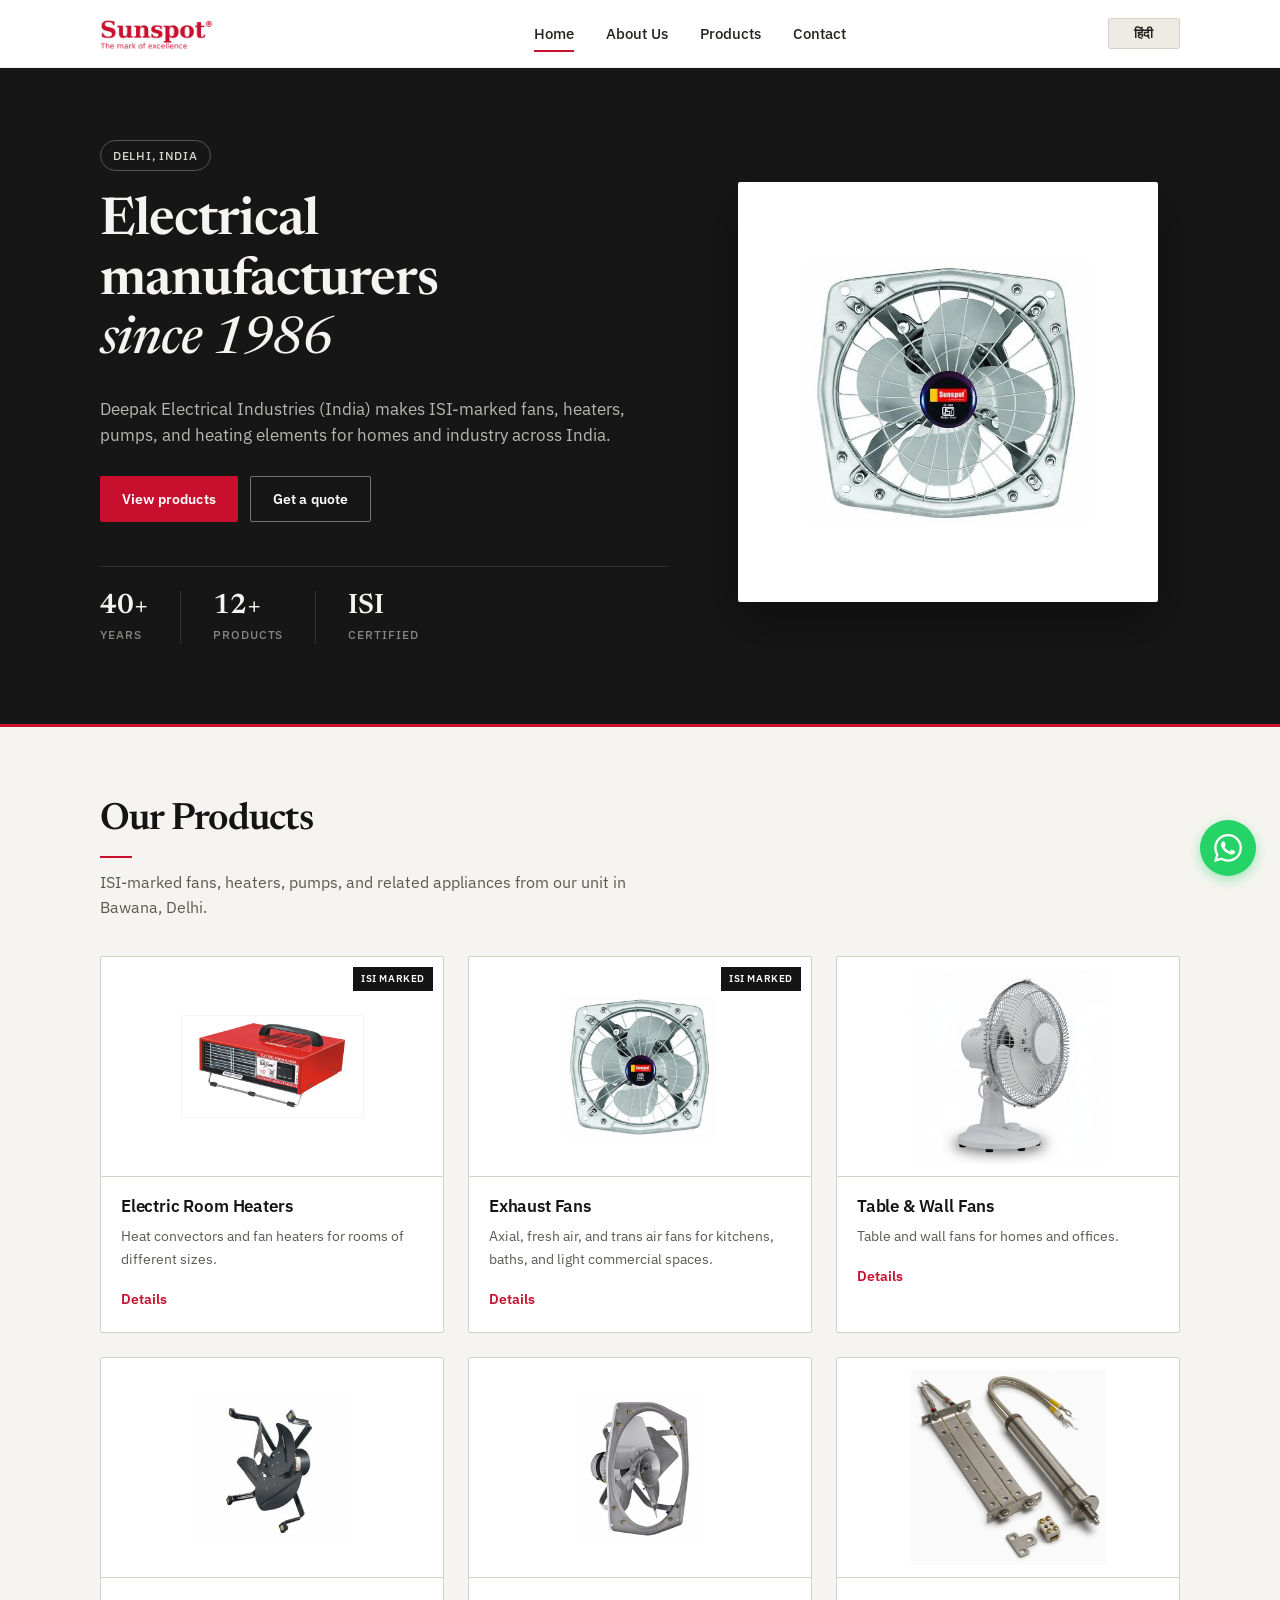
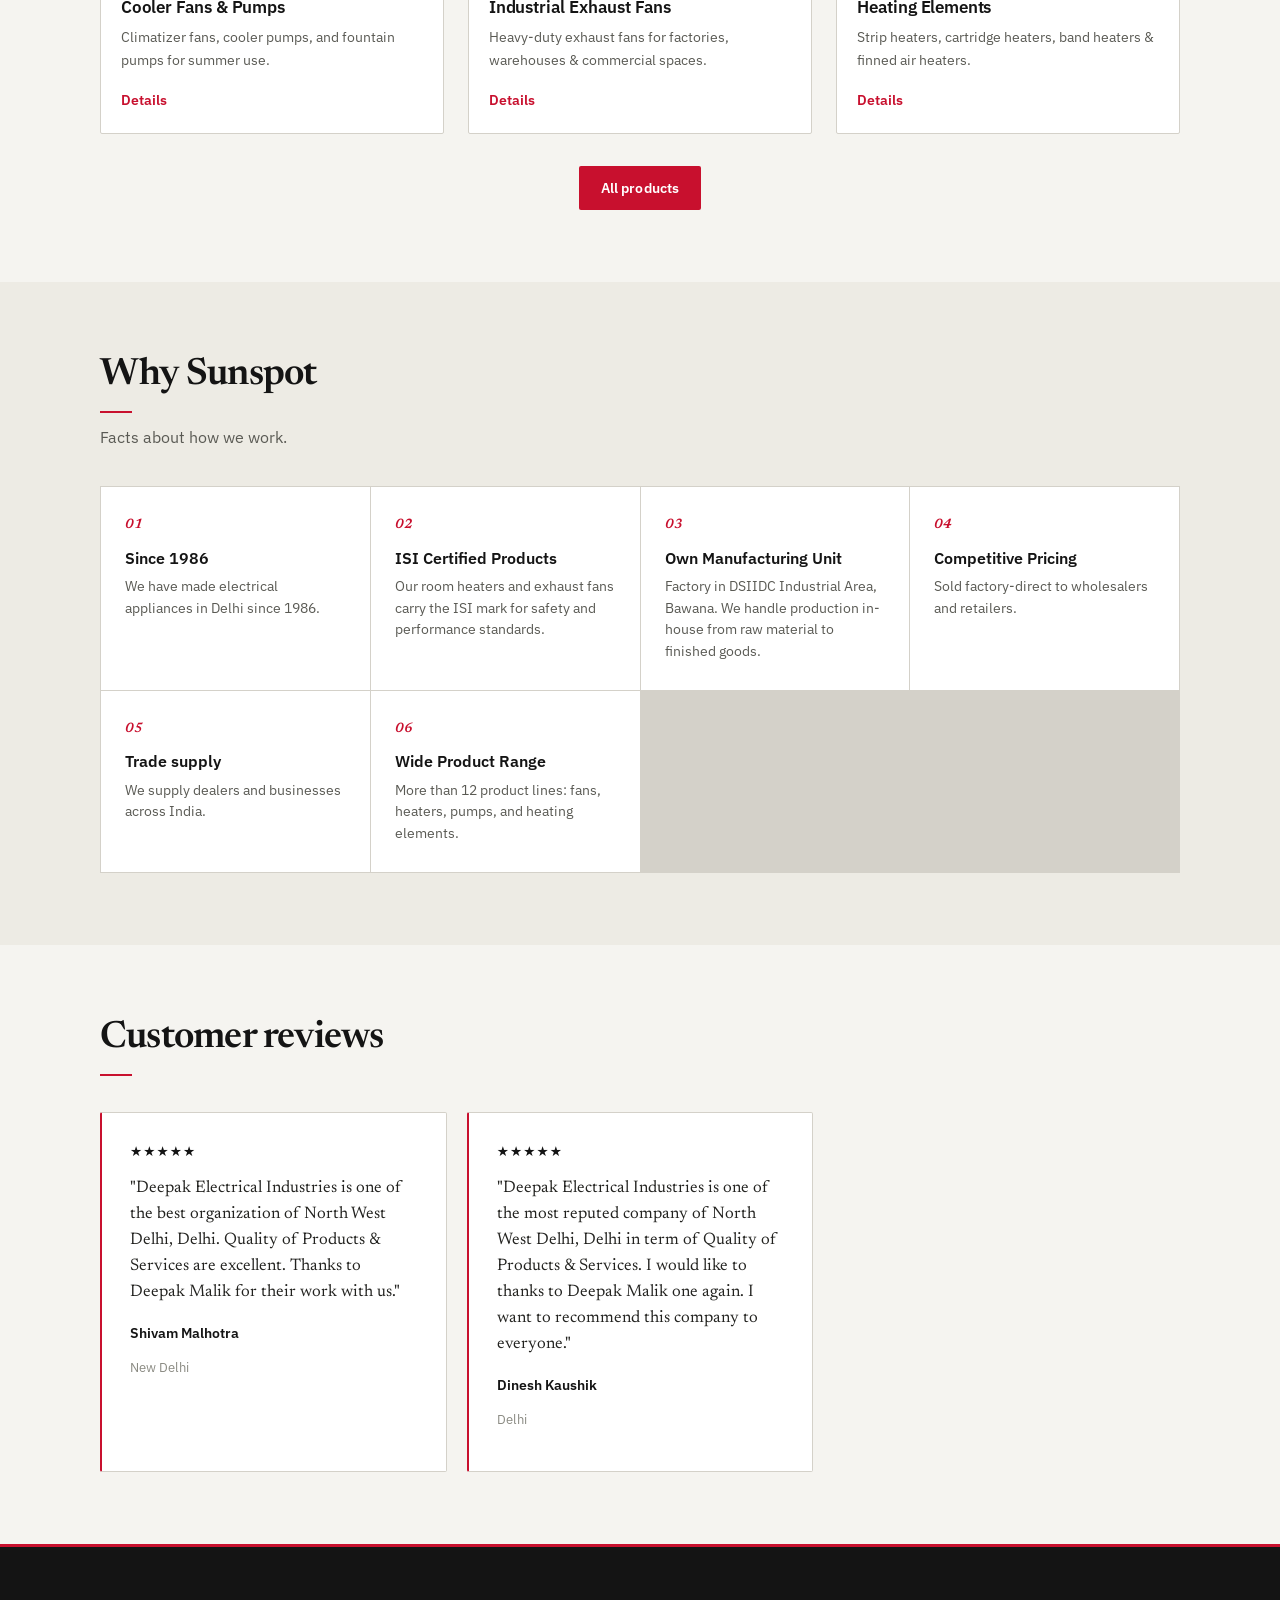
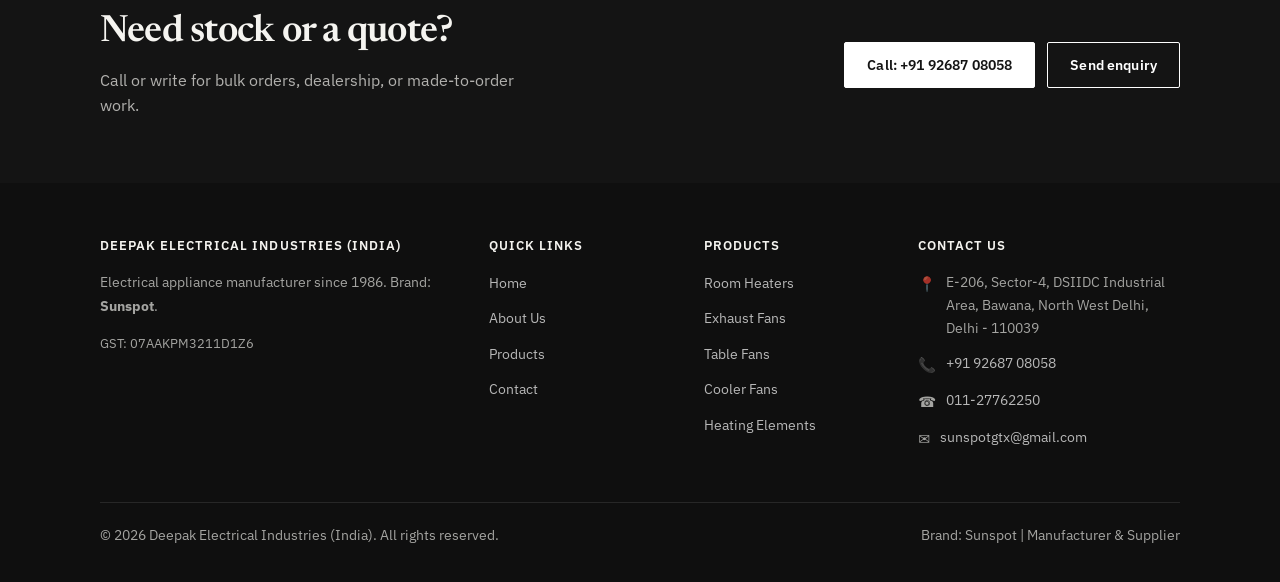
==== commit 633c11c6: "feat: implement Hindi language toggle across the site Add js/i18n.js with EN/HI strings, data-i18n m" ====
--- a/index.html
+++ b/index.html
@@ -35,7 +35,7 @@
   <link rel="icon" type="image/png" href="/assets/favicon.png">
 
  <!-- Stylesheet -->
- <link rel="stylesheet" href="/css/style.css?v=4">
+ <link rel="stylesheet" href="/css/style.css?v=5">
 
  <!-- JSON-LD Structured Data -->
  <script type="application/ld+json">
@@ -100,14 +100,14 @@
  </a>
 
  <nav class="nav-menu" role="navigation" aria-label="Main navigation">
- <a href="/" class="active">Home</a>
- <a href="/about.html">About Us</a>
- <a href="/products.html">Products</a>
- <a href="/contact.html">Contact</a>
+ <a href="/" class="active" data-i18n="nav.home">Home</a>
+ <a href="/about.html" data-i18n="nav.about">About Us</a>
+ <a href="/products.html" data-i18n="nav.products">Products</a>
+ <a href="/contact.html" data-i18n="nav.contact">Contact</a>
  </nav>
 
  <div class="header-actions">
- <button class="lang-toggle" aria-label="Switch language">हिंदी</button>
+ <button class="lang-toggle" type="button" data-i18n="lang.btn" data-i18n-aria="lang.aria" aria-label="Switch to Hindi">हिंदी</button>
  <button class="mobile-toggle" aria-label="Toggle menu" aria-expanded="false">
  <span></span>
  <span></span>
@@ -121,27 +121,25 @@
  <section class="hero" aria-label="Hero">
  <div class="container">
  <div class="hero-content">
- <div class="hero-badge">
- Delhi, India
-        </div>
- <h1>Electrical manufacturers <span>since 1986</span></h1>
- <p>Deepak Electrical Industries (India) makes ISI-marked fans, heaters, pumps, and heating elements for homes and industry across India.</p>
+ <div class="hero-badge" data-i18n="home.badge">Delhi, India</div>
+ <h1 data-i18n="home.h1" data-i18n-html="true">Electrical manufacturers <span>since 1986</span></h1>
+ <p data-i18n="home.lead">Deepak Electrical Industries (India) makes ISI-marked fans, heaters, pumps, and heating elements for homes and industry across India.</p>
  <div class="hero-buttons">
- <a href="/products.html" class="btn btn-primary">View products</a>
- <a href="/contact.html" class="btn btn-secondary" style="border-color: rgba(255,255,255,0.4); color: #fff;">Get a quote</a>
+ <a href="/products.html" class="btn btn-primary" data-i18n="cta.view_products">View products</a>
+ <a href="/contact.html" class="btn btn-secondary" style="border-color: rgba(255,255,255,0.4); color: #fff;" data-i18n="cta.quote">Get a quote</a>
  </div>
  <div class="hero-stats">
  <div class="hero-stat">
  <div class="number">40+</div>
- <div class="label">Years</div>
+ <div class="label" data-i18n="home.stat.years">Years</div>
  </div>
  <div class="hero-stat">
  <div class="number">12+</div>
- <div class="label">Products</div>
+ <div class="label" data-i18n="home.stat.products">Products</div>
  </div>
  <div class="hero-stat">
  <div class="number">ISI</div>
- <div class="label">Certified</div>
+ <div class="label" data-i18n="home.stat.certified">Certified</div>
  </div>
  </div>
  </div>
@@ -157,33 +155,33 @@
  <section class="section" aria-label="Our Products">
  <div class="container">
  <div class="section-header">
- <h2>Our Products</h2>
+ <h2 data-i18n="home.products.h2">Our Products</h2>
  <div class="accent-line"></div>
- <p class="section-subtitle">ISI-marked fans, heaters, pumps, and related appliances from our unit in Bawana, Delhi.</p>
+ <p class="section-subtitle" data-i18n="home.products.sub">ISI-marked fans, heaters, pumps, and related appliances from our unit in Bawana, Delhi.</p>
  </div>
 
  <div class="products-grid">
  <article class="product-card" data-category="heaters">
  <div class="product-card-image">
  <img src="/assets/products/room-heater.jpg" alt="Sunspot Electric Room Heaters" width="640" height="640" loading="lazy">
- <span class="isi-badge">ISI MARKED</span>
- </div>
- <div class="product-card-body">
- <h3>Electric Room Heaters</h3>
- <p>Heat convectors and fan heaters for rooms of different sizes.</p>
- <a href="/products.html#room-heaters" class="card-link">Details</a>
+ <span class="isi-badge" data-i18n="isi.badge">ISI MARKED</span>
+ </div>
+ <div class="product-card-body">
+ <h3 data-i18n="home.card.heaters.h">Electric Room Heaters</h3>
+ <p data-i18n="home.card.heaters.p">Heat convectors and fan heaters for rooms of different sizes.</p>
+ <a href="/products.html#room-heaters" class="card-link" data-i18n="cta.details">Details</a>
  </div>
  </article>
 
  <article class="product-card" data-category="fans">
  <div class="product-card-image">
  <img src="/assets/products/fresh-air-fan.jpg" alt="Sunspot Exhaust Fans" width="640" height="640" loading="lazy">
- <span class="isi-badge">ISI MARKED</span>
- </div>
- <div class="product-card-body">
- <h3>Exhaust Fans</h3>
- <p>Axial, fresh air, and trans air fans for kitchens, baths, and light commercial spaces.</p>
- <a href="/products.html#exhaust-fans" class="card-link">Details</a>
+ <span class="isi-badge" data-i18n="isi.badge">ISI MARKED</span>
+ </div>
+ <div class="product-card-body">
+ <h3 data-i18n="home.card.exhaust.h">Exhaust Fans</h3>
+ <p data-i18n="home.card.exhaust.p">Axial, fresh air, and trans air fans for kitchens, baths, and light commercial spaces.</p>
+ <a href="/products.html#exhaust-fans" class="card-link" data-i18n="cta.details">Details</a>
  </div>
  </article>
 
@@ -192,9 +190,9 @@
  <img src="/assets/products/table-fan.jpg" alt="Sunspot Table and Wall Fans" width="640" height="640" loading="lazy">
  </div>
  <div class="product-card-body">
- <h3>Table & Wall Fans</h3>
- <p>Table and wall fans for homes and offices.</p>
- <a href="/products.html#table-fans" class="card-link">Details</a>
+ <h3 data-i18n="home.card.table.h">Table & Wall Fans</h3>
+ <p data-i18n="home.card.table.p">Table and wall fans for homes and offices.</p>
+ <a href="/products.html#table-fans" class="card-link" data-i18n="cta.details">Details</a>
  </div>
  </article>
 
@@ -203,9 +201,9 @@
  <img src="/assets/products/cooler-fan.jpg" alt="Sunspot Cooler Fans and Pumps" width="640" height="640" loading="lazy">
  </div>
  <div class="product-card-body">
- <h3>Cooler Fans & Pumps</h3>
- <p>Climatizer fans, cooler pumps, and fountain pumps for summer use.</p>
- <a href="/products.html#cooler-fans" class="card-link">Details</a>
+ <h3 data-i18n="home.card.cooler.h">Cooler Fans & Pumps</h3>
+ <p data-i18n="home.card.cooler.p">Climatizer fans, cooler pumps, and fountain pumps for summer use.</p>
+ <a href="/products.html#cooler-fans" class="card-link" data-i18n="cta.details">Details</a>
  </div>
  </article>
 
@@ -214,9 +212,9 @@
  <img src="/assets/products/industrial-exhaust.jpg" alt="Sunspot Industrial Exhaust Fans" width="640" height="640" loading="lazy">
  </div>
  <div class="product-card-body">
- <h3>Industrial Exhaust Fans</h3>
- <p>Heavy-duty exhaust fans for factories, warehouses & commercial spaces.</p>
- <a href="/products.html#industrial-fans" class="card-link">Details</a>
+ <h3 data-i18n="home.card.industrial.h">Industrial Exhaust Fans</h3>
+ <p data-i18n="home.card.industrial.p">Heavy-duty exhaust fans for factories, warehouses & commercial spaces.</p>
+ <a href="/products.html#industrial-fans" class="card-link" data-i18n="cta.details">Details</a>
  </div>
  </article>
 
@@ -225,15 +223,15 @@
  <img src="/assets/products/heating-elements.jpg" alt="Sunspot Heating Elements" width="640" height="640" loading="lazy">
  </div>
  <div class="product-card-body">
- <h3>Heating Elements</h3>
- <p>Strip heaters, cartridge heaters, band heaters & finned air heaters.</p>
- <a href="/products.html#heating-elements" class="card-link">Details</a>
+ <h3 data-i18n="home.card.elements.h">Heating Elements</h3>
+ <p data-i18n="home.card.elements.p">Strip heaters, cartridge heaters, band heaters & finned air heaters.</p>
+ <a href="/products.html#heating-elements" class="card-link" data-i18n="cta.details">Details</a>
  </div>
  </article>
  </div>
 
  <div class="text-center mt-2">
- <a href="/products.html" class="btn btn-primary">All products</a>
+ <a href="/products.html" class="btn btn-primary" data-i18n="cta.all_products">All products</a>
  </div>
  </div>
  </section>
@@ -242,41 +240,41 @@
  <section class="section section-alt" aria-label="Why Choose Us">
  <div class="container">
  <div class="section-header">
- <h2>Why Sunspot</h2>
+ <h2 data-i18n="home.why.h2">Why Sunspot</h2>
  <div class="accent-line"></div>
- <p class="section-subtitle">Facts about how we work.</p>
+ <p class="section-subtitle" data-i18n="home.why.sub">Facts about how we work.</p>
  </div>
 
  <div class="features-grid">
  <div class="feature-card">
  <div class="feature-icon">01</div>
- <h4>Since 1986</h4>
- <p>We have made electrical appliances in Delhi since 1986.</p>
+ <h4 data-i18n="home.why.1.h">Since 1986</h4>
+ <p data-i18n="home.why.1.p">We have made electrical appliances in Delhi since 1986.</p>
  </div>
  <div class="feature-card">
  <div class="feature-icon">02</div>
- <h4>ISI Certified Products</h4>
- <p>Our room heaters and exhaust fans carry the ISI mark for safety and performance standards.</p>
+ <h4 data-i18n="home.why.2.h">ISI Certified Products</h4>
+ <p data-i18n="home.why.2.p">Our room heaters and exhaust fans carry the ISI mark for safety and performance standards.</p>
  </div>
  <div class="feature-card">
  <div class="feature-icon">03</div>
- <h4>Own Manufacturing Unit</h4>
- <p>Factory in DSIIDC Industrial Area, Bawana. We handle production in-house from raw material to finished goods.</p>
+ <h4 data-i18n="home.why.3.h">Own Manufacturing Unit</h4>
+ <p data-i18n="home.why.3.p">Factory in DSIIDC Industrial Area, Bawana. We handle production in-house from raw material to finished goods.</p>
  </div>
  <div class="feature-card">
  <div class="feature-icon">04</div>
- <h4>Competitive Pricing</h4>
- <p>Sold factory-direct to wholesalers and retailers.</p>
+ <h4 data-i18n="home.why.4.h">Competitive Pricing</h4>
+ <p data-i18n="home.why.4.p">Sold factory-direct to wholesalers and retailers.</p>
  </div>
  <div class="feature-card">
  <div class="feature-icon">05</div>
- <h4>Trade supply</h4>
- <p>We supply dealers and businesses across India.</p>
+ <h4 data-i18n="home.why.5.h">Trade supply</h4>
+ <p data-i18n="home.why.5.p">We supply dealers and businesses across India.</p>
  </div>
  <div class="feature-card">
  <div class="feature-icon">06</div>
- <h4>Wide Product Range</h4>
- <p>More than 12 product lines: fans, heaters, pumps, and heating elements.</p>
+ <h4 data-i18n="home.why.6.h">Wide Product Range</h4>
+ <p data-i18n="home.why.6.p">More than 12 product lines: fans, heaters, pumps, and heating elements.</p>
  </div>
  </div>
  </div>
@@ -286,7 +284,7 @@
  <section class="section" aria-label="Customer Reviews">
  <div class="container">
  <div class="section-header">
- <h2>Customer reviews</h2>
+ <h2 data-i18n="home.reviews.h2">Customer reviews</h2>
  <div class="accent-line"></div>
  </div>
 
@@ -311,12 +309,12 @@
  <section class="cta-section" aria-label="Call to action">
  <div class="container">
       <div class="cta-copy">
-        <h2>Need stock or a quote?</h2>
- <p>Call or write for bulk orders, dealership, or made-to-order work.</p>
+        <h2 data-i18n="home.cta.h2">Need stock or a quote?</h2>
+ <p data-i18n="home.cta.p">Call or write for bulk orders, dealership, or made-to-order work.</p>
       </div>
  <div class="cta-buttons">
- <a href="tel:+919268708058" class="btn btn-white">📞 Call: +91 92687 08058</a>
- <a href="/contact.html" class="btn btn-secondary" style="border-color: #fff; color: #fff;">Send enquiry</a>
+ <a href="tel:+919268708058" class="btn btn-white" data-i18n="cta.call">Call: +91 92687 08058</a>
+ <a href="/contact.html" class="btn btn-secondary" style="border-color: #fff; color: #fff;" data-i18n="cta.enquiry">Send enquiry</a>
  </div>
  </div>
  </section>
@@ -327,30 +325,30 @@
  <div class="footer-grid">
  <div>
  <h4>Deepak Electrical Industries (India)</h4>
- <p>Electrical appliance manufacturer since 1986. Brand: <strong>Sunspot</strong>.</p>
+ <p data-i18n="footer.company_blurb" data-i18n-html="true" data-i18n-html="true">Electrical appliance manufacturer since 1986. Brand: <strong>Sunspot</strong>.</span></p>
  <p style="margin-top: 12px; font-size: 0.8rem;">GST: 07AAKPM3211D1Z6</p>
  </div>
  <div>
- <h4>Quick Links</h4>
+ <h4 data-i18n="footer.quick">Quick Links</h4>
  <ul class="footer-links">
- <li><a href="/">Home</a></li>
- <li><a href="/about.html">About Us</a></li>
- <li><a href="/products.html">Products</a></li>
- <li><a href="/contact.html">Contact</a></li>
+ <li><a href="/" data-i18n="nav.home">Home</a></li>
+ <li><a href="/about.html" data-i18n="nav.about">About Us</a></li>
+ <li><a href="/products.html" data-i18n="nav.products">Products</a></li>
+ <li><a href="/contact.html" data-i18n="nav.contact">Contact</a></li>
  </ul>
  </div>
  <div>
- <h4>Products</h4>
+ <h4 data-i18n="footer.products">Products</h4>
  <ul class="footer-links">
- <li><a href="/products.html#room-heaters">Room Heaters</a></li>
- <li><a href="/products.html#exhaust-fans">Exhaust Fans</a></li>
- <li><a href="/products.html#table-fans">Table Fans</a></li>
- <li><a href="/products.html#cooler-fans">Cooler Fans</a></li>
- <li><a href="/products.html#heating-elements">Heating Elements</a></li>
+ <li><a href="/products.html#room-heaters" data-i18n="footer.room_heaters">Room Heaters</a></li>
+ <li><a href="/products.html#exhaust-fans" data-i18n="footer.exhaust_fans">Exhaust Fans</a></li>
+ <li><a href="/products.html#table-fans" data-i18n="footer.table_fans">Table Fans</a></li>
+ <li><a href="/products.html#cooler-fans" data-i18n="footer.cooler_fans">Cooler Fans</a></li>
+ <li><a href="/products.html#heating-elements" data-i18n="footer.heating_elements">Heating Elements</a></li>
  </ul>
  </div>
  <div>
- <h4>Contact Us</h4>
+ <h4 data-i18n="footer.contact">Contact Us</h4>
  <ul class="footer-contact">
  <li>
  <span class="icon">📍</span>
@@ -372,8 +370,8 @@
  </div>
  </div>
  <div class="footer-bottom">
- <p>© 2026 Deepak Electrical Industries (India). All rights reserved.</p>
- <p>Brand: Sunspot | Manufacturer & Supplier</p>
+ <p><span data-i18n="footer.rights">© 2026 Deepak Electrical Industries (India). All rights reserved.</span></p>
+ <p><span data-i18n="footer.brand_line">Brand: Sunspot | Manufacturer & Supplier</span></p>
  </div>
  </div>
  </footer>
@@ -386,6 +384,7 @@
  </a>
 
  <!-- JavaScript -->
- <script src="/js/main.js"></script>
+ <script src="/js/i18n.js"></script>
+  <script src="/js/main.js"></script>
 </body>
 </html>
--- a/css/style.css
+++ b/css/style.css
@@ -292,14 +292,29 @@
   padding: 6px 12px;
   border-radius: var(--radius-sm);
   font-size: 0.8rem;
+  font-family: var(--font-primary);
+  font-weight: 600;
   cursor: pointer;
-  color: var(--color-text-light);
-  transition: all var(--transition);
-}
-
-.lang-toggle:hover {
+  color: var(--color-text);
+  transition: background var(--transition), color var(--transition), border-color var(--transition);
+  min-width: 4.5rem;
+}
+
+.lang-toggle:hover,
+.lang-toggle[aria-pressed="true"] {
   border-color: var(--color-primary);
   color: var(--color-primary);
+  background: #fff;
+}
+
+html[data-lang="hi"] body {
+  font-feature-settings: "kern" 1;
+}
+
+html[data-lang="hi"] h1,
+html[data-lang="hi"] h2 {
+  letter-spacing: 0;
+  line-height: 1.25;
 }
 
 .mobile-toggle {
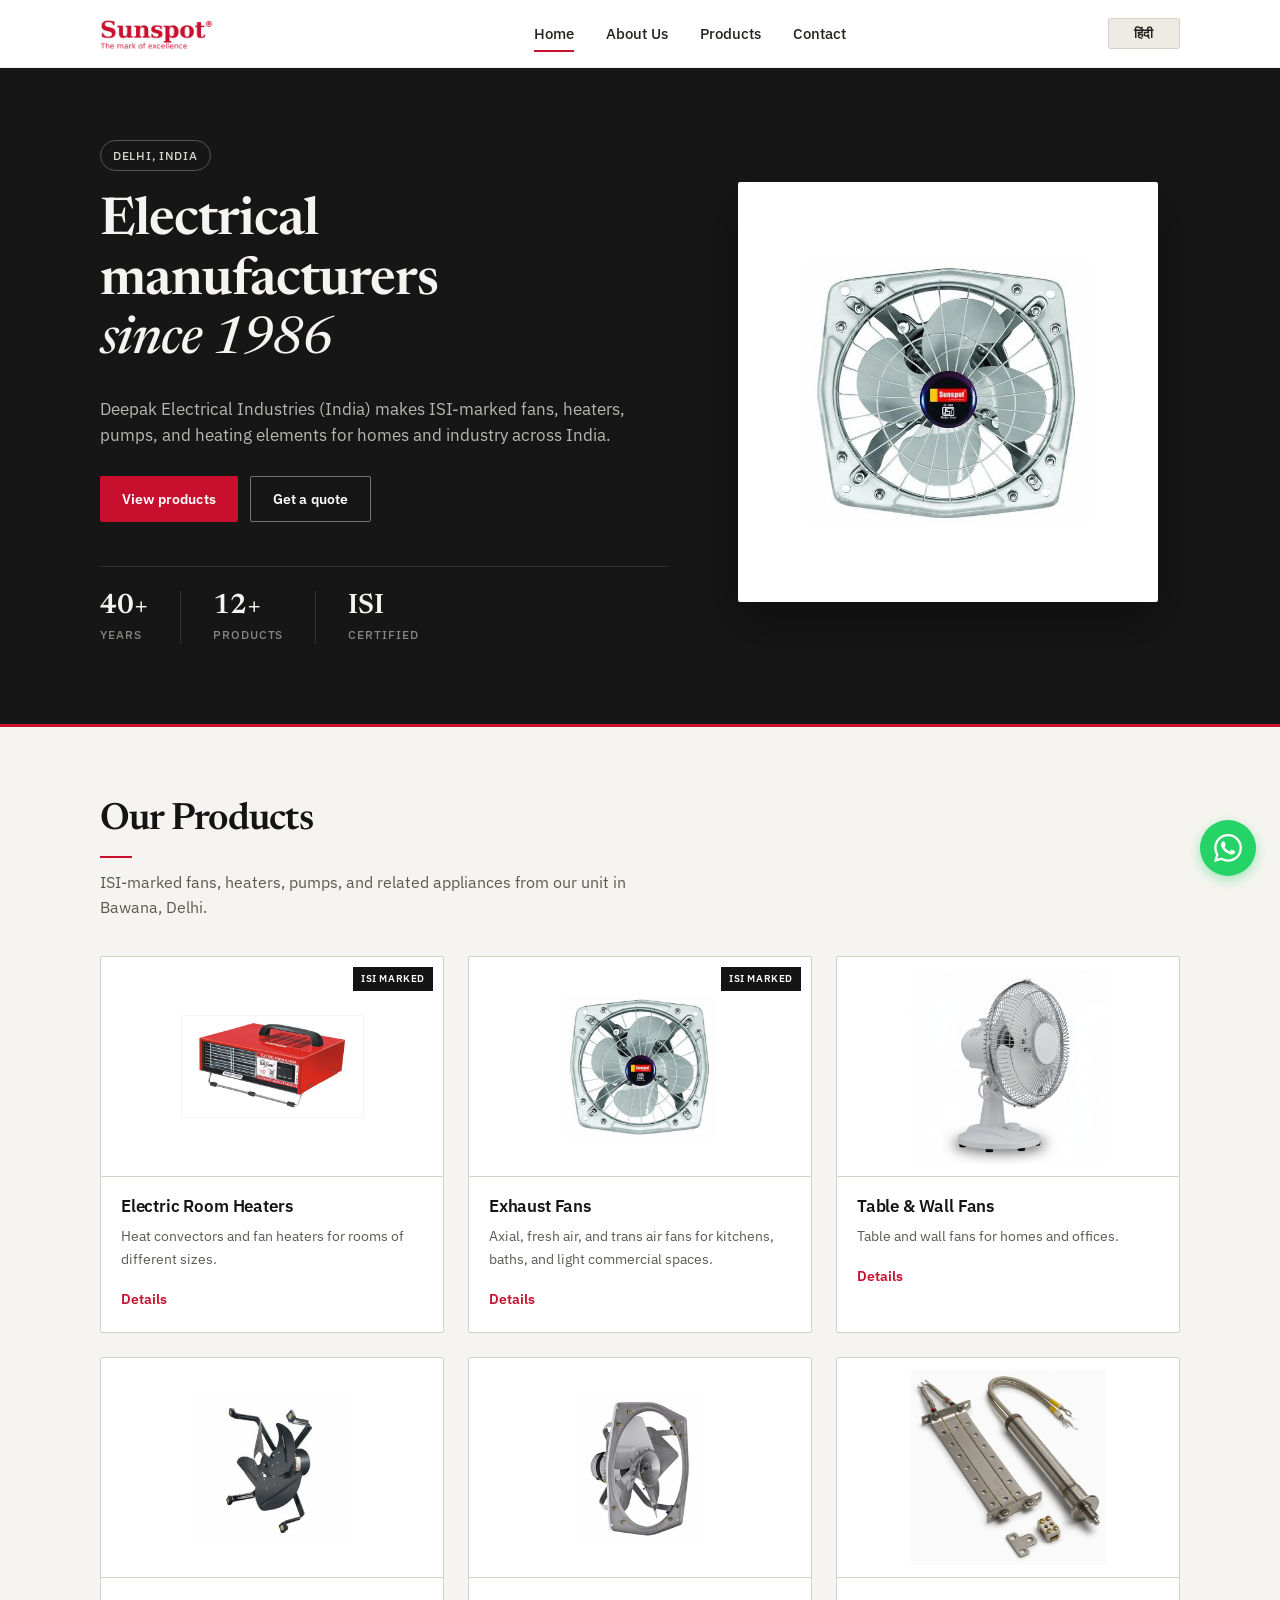
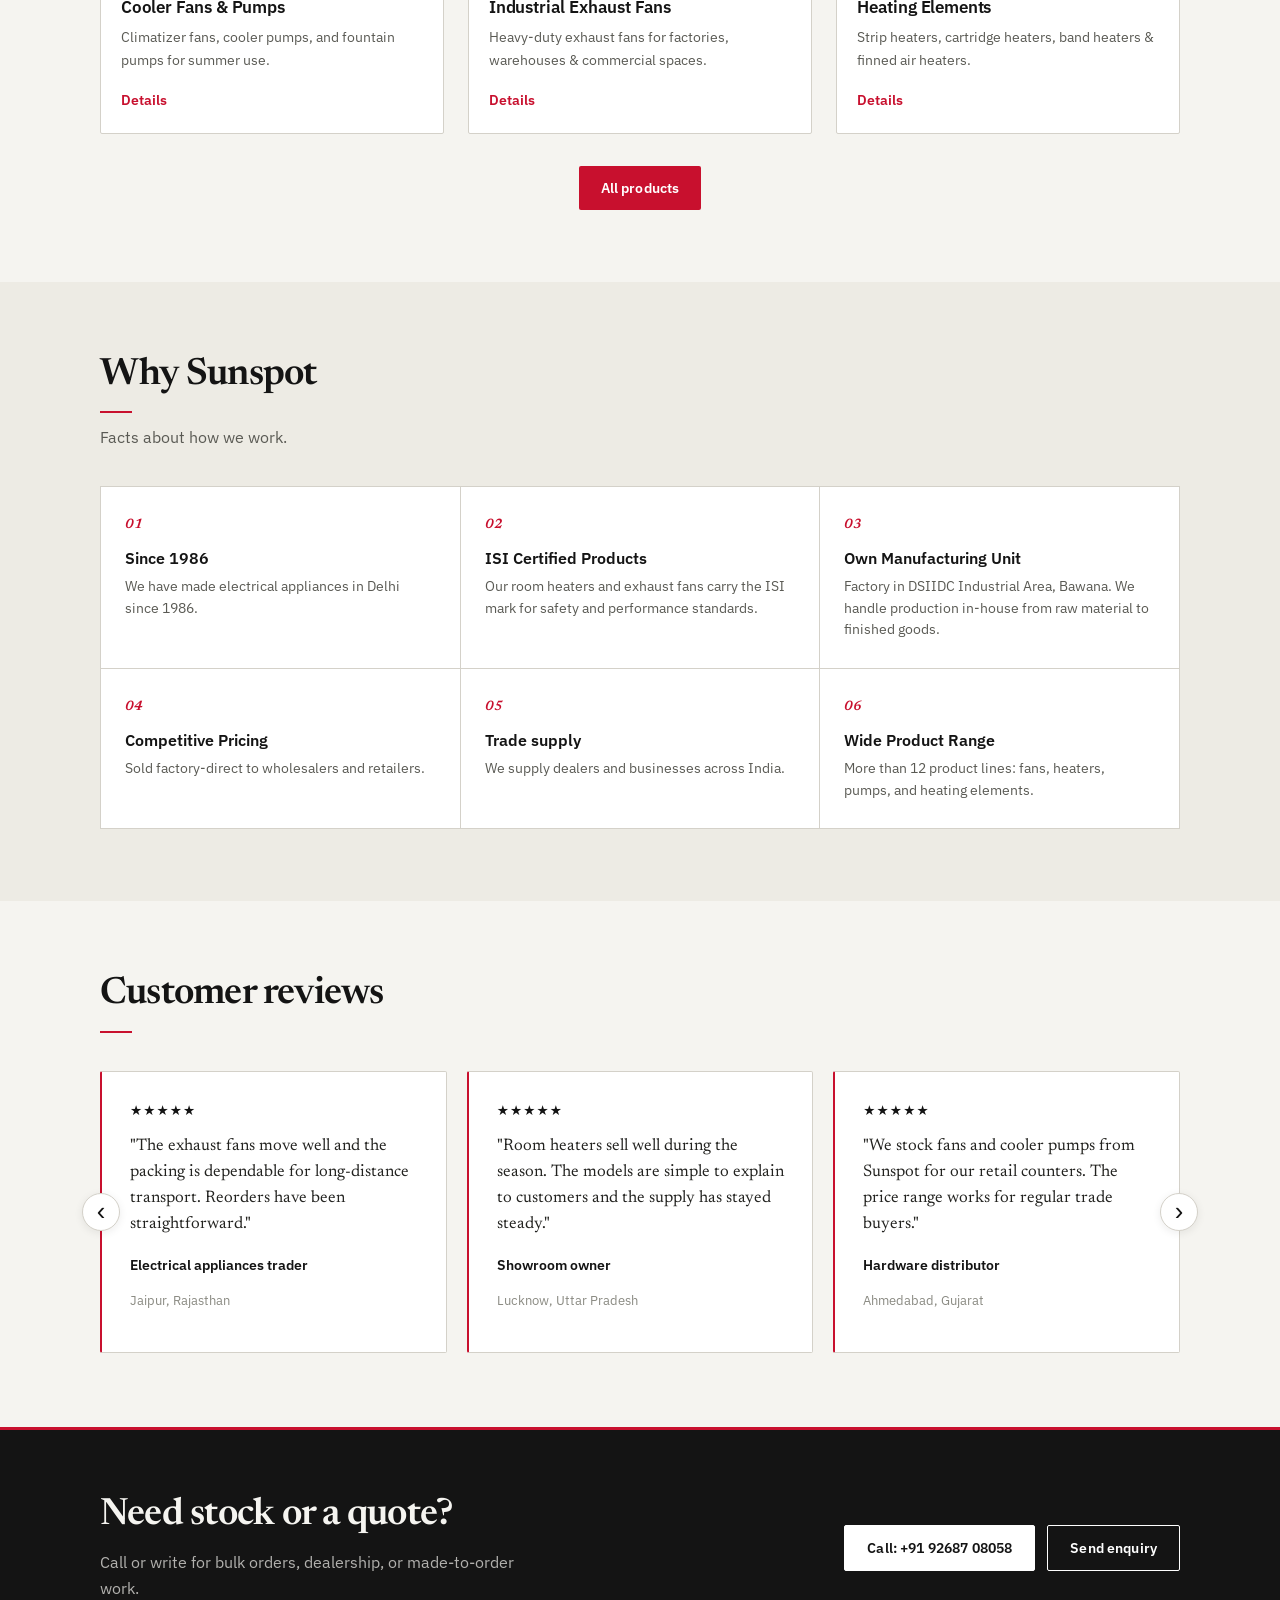
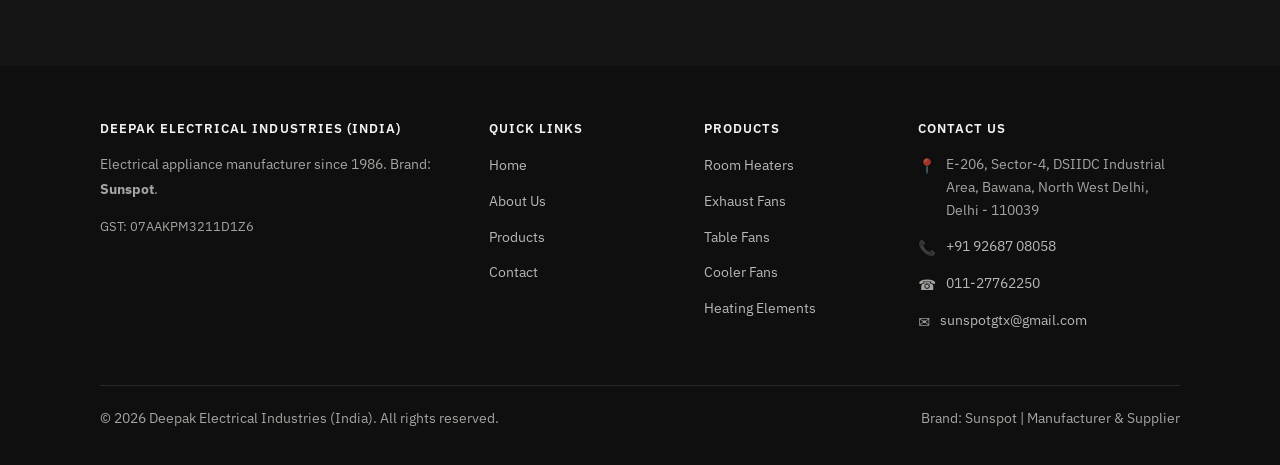
==== commit 8f93319b: "Balance homepage sections" ====
--- a/index.html
+++ b/index.html
@@ -32,10 +32,10 @@
    <link rel="preconnect" href="https://fonts.googleapis.com">
   <link rel="preconnect" href="https://fonts.gstatic.com" crossorigin>
   <link href="https://fonts.googleapis.com/css2?family=IBM+Plex+Sans:ital,wght@0,400;0,500;0,600;0,700;1,400&family=Newsreader:opsz,wght@6..72,500;6..72,600;6..72,700&display=swap" rel="stylesheet">
-  <link rel="icon" type="image/png" href="/assets/favicon.png">
+  <link rel="icon" type="image/png" href="assets/favicon.png">
 
  <!-- Stylesheet -->
- <link rel="stylesheet" href="/css/style.css?v=5">
+ <link rel="stylesheet" href="css/style.css?v=5">
 
  <!-- JSON-LD Structured Data -->
  <script type="application/ld+json">
@@ -95,15 +95,15 @@
  <!-- Header -->
  <header class="header" role="banner">
  <div class="container">
- <a href="/" class="logo" aria-label="Sunspot - Home">
- <img src="/assets/logo.png" alt="Sunspot Logo" width="150" height="32">
+ <a href="index.html" class="logo" aria-label="Sunspot - Home">
+ <img src="assets/logo.png" alt="Sunspot Logo" width="150" height="32">
  </a>
 
  <nav class="nav-menu" role="navigation" aria-label="Main navigation">
- <a href="/" class="active" data-i18n="nav.home">Home</a>
- <a href="/about.html" data-i18n="nav.about">About Us</a>
- <a href="/products.html" data-i18n="nav.products">Products</a>
- <a href="/contact.html" data-i18n="nav.contact">Contact</a>
+ <a href="index.html" class="active" data-i18n="nav.home">Home</a>
+ <a href="about.html" data-i18n="nav.about">About Us</a>
+ <a href="products.html" data-i18n="nav.products">Products</a>
+ <a href="contact.html" data-i18n="nav.contact">Contact</a>
  </nav>
 
  <div class="header-actions">
@@ -125,8 +125,8 @@
  <h1 data-i18n="home.h1" data-i18n-html="true">Electrical manufacturers <span>since 1986</span></h1>
  <p data-i18n="home.lead">Deepak Electrical Industries (India) makes ISI-marked fans, heaters, pumps, and heating elements for homes and industry across India.</p>
  <div class="hero-buttons">
- <a href="/products.html" class="btn btn-primary" data-i18n="cta.view_products">View products</a>
- <a href="/contact.html" class="btn btn-secondary" style="border-color: rgba(255,255,255,0.4); color: #fff;" data-i18n="cta.quote">Get a quote</a>
+ <a href="products.html" class="btn btn-primary" data-i18n="cta.view_products">View products</a>
+ <a href="contact.html" class="btn btn-secondary" style="border-color: rgba(255,255,255,0.4); color: #fff;" data-i18n="cta.quote">Get a quote</a>
  </div>
  <div class="hero-stats">
  <div class="hero-stat">
@@ -145,7 +145,7 @@
  </div>
  <div class="hero-visual">
  <div class="hero-graphic">
-          <img src="/assets/products/fresh-air-fan.jpg" alt="Sunspot ISI-marked exhaust fan" width="640" height="640">
+          <img src="assets/products/fresh-air-fan.jpg" alt="Sunspot ISI-marked exhaust fan" width="640" height="640">
         </div>
  </div>
  </div>
@@ -163,75 +163,75 @@
  <div class="products-grid">
  <article class="product-card" data-category="heaters">
  <div class="product-card-image">
- <img src="/assets/products/room-heater.jpg" alt="Sunspot Electric Room Heaters" width="640" height="640" loading="lazy">
+ <img src="assets/products/room-heater.jpg" alt="Sunspot Electric Room Heaters" width="640" height="640" loading="lazy">
  <span class="isi-badge" data-i18n="isi.badge">ISI MARKED</span>
  </div>
  <div class="product-card-body">
  <h3 data-i18n="home.card.heaters.h">Electric Room Heaters</h3>
  <p data-i18n="home.card.heaters.p">Heat convectors and fan heaters for rooms of different sizes.</p>
- <a href="/products.html#room-heaters" class="card-link" data-i18n="cta.details">Details</a>
+ <a href="products.html#room-heaters" class="card-link" data-i18n="cta.details">Details</a>
  </div>
  </article>
 
  <article class="product-card" data-category="fans">
  <div class="product-card-image">
- <img src="/assets/products/fresh-air-fan.jpg" alt="Sunspot Exhaust Fans" width="640" height="640" loading="lazy">
+ <img src="assets/products/fresh-air-fan.jpg" alt="Sunspot Exhaust Fans" width="640" height="640" loading="lazy">
  <span class="isi-badge" data-i18n="isi.badge">ISI MARKED</span>
  </div>
  <div class="product-card-body">
  <h3 data-i18n="home.card.exhaust.h">Exhaust Fans</h3>
  <p data-i18n="home.card.exhaust.p">Axial, fresh air, and trans air fans for kitchens, baths, and light commercial spaces.</p>
- <a href="/products.html#exhaust-fans" class="card-link" data-i18n="cta.details">Details</a>
+ <a href="products.html#exhaust-fans" class="card-link" data-i18n="cta.details">Details</a>
  </div>
  </article>
 
  <article class="product-card" data-category="fans">
  <div class="product-card-image">
- <img src="/assets/products/table-fan.jpg" alt="Sunspot Table and Wall Fans" width="640" height="640" loading="lazy">
+ <img src="assets/products/table-fan.jpg" alt="Sunspot Table and Wall Fans" width="640" height="640" loading="lazy">
  </div>
  <div class="product-card-body">
  <h3 data-i18n="home.card.table.h">Table & Wall Fans</h3>
  <p data-i18n="home.card.table.p">Table and wall fans for homes and offices.</p>
- <a href="/products.html#table-fans" class="card-link" data-i18n="cta.details">Details</a>
+ <a href="products.html#table-fans" class="card-link" data-i18n="cta.details">Details</a>
  </div>
  </article>
 
  <article class="product-card" data-category="coolers">
  <div class="product-card-image">
- <img src="/assets/products/cooler-fan.jpg" alt="Sunspot Cooler Fans and Pumps" width="640" height="640" loading="lazy">
+ <img src="assets/products/cooler-fan.jpg" alt="Sunspot Cooler Fans and Pumps" width="640" height="640" loading="lazy">
  </div>
  <div class="product-card-body">
  <h3 data-i18n="home.card.cooler.h">Cooler Fans & Pumps</h3>
  <p data-i18n="home.card.cooler.p">Climatizer fans, cooler pumps, and fountain pumps for summer use.</p>
- <a href="/products.html#cooler-fans" class="card-link" data-i18n="cta.details">Details</a>
+ <a href="products.html#cooler-fans" class="card-link" data-i18n="cta.details">Details</a>
  </div>
  </article>
 
  <article class="product-card" data-category="industrial">
  <div class="product-card-image">
- <img src="/assets/products/industrial-exhaust.jpg" alt="Sunspot Industrial Exhaust Fans" width="640" height="640" loading="lazy">
+ <img src="assets/products/industrial-exhaust.jpg" alt="Sunspot Industrial Exhaust Fans" width="640" height="640" loading="lazy">
  </div>
  <div class="product-card-body">
  <h3 data-i18n="home.card.industrial.h">Industrial Exhaust Fans</h3>
  <p data-i18n="home.card.industrial.p">Heavy-duty exhaust fans for factories, warehouses & commercial spaces.</p>
- <a href="/products.html#industrial-fans" class="card-link" data-i18n="cta.details">Details</a>
+ <a href="products.html#industrial-fans" class="card-link" data-i18n="cta.details">Details</a>
  </div>
  </article>
 
  <article class="product-card" data-category="heating">
  <div class="product-card-image">
- <img src="/assets/products/heating-elements.jpg" alt="Sunspot Heating Elements" width="640" height="640" loading="lazy">
+ <img src="assets/products/heating-elements.jpg" alt="Sunspot Heating Elements" width="640" height="640" loading="lazy">
  </div>
  <div class="product-card-body">
  <h3 data-i18n="home.card.elements.h">Heating Elements</h3>
  <p data-i18n="home.card.elements.p">Strip heaters, cartridge heaters, band heaters & finned air heaters.</p>
- <a href="/products.html#heating-elements" class="card-link" data-i18n="cta.details">Details</a>
+ <a href="products.html#heating-elements" class="card-link" data-i18n="cta.details">Details</a>
  </div>
  </article>
  </div>
 
  <div class="text-center mt-2">
- <a href="/products.html" class="btn btn-primary" data-i18n="cta.all_products">All products</a>
+ <a href="products.html" class="btn btn-primary" data-i18n="cta.all_products">All products</a>
  </div>
  </div>
  </section>
@@ -288,19 +288,47 @@
  <div class="accent-line"></div>
  </div>
 
- <div class="reviews-grid">
- <div class="review-card">
- <div class="review-stars">★★★★★</div>
- <p class="review-text">"Deepak Electrical Industries is one of the best organization of North West Delhi, Delhi. Quality of Products & Services are excellent. Thanks to Deepak Malik for their work with us."</p>
- <p class="review-author">Shivam Malhotra</p>
- <p class="review-location">New Delhi</p>
- </div>
- <div class="review-card">
- <div class="review-stars">★★★★★</div>
- <p class="review-text">"Deepak Electrical Industries is one of the most reputed company of North West Delhi, Delhi in term of Quality of Products & Services. I would like to thanks to Deepak Malik one again. I want to recommend this company to everyone."</p>
- <p class="review-author">Dinesh Kaushik</p>
- <p class="review-location">Delhi</p>
- </div>
+ <div class="reviews-carousel" data-carousel>
+ <button class="carousel-btn carousel-btn-prev" type="button" aria-label="Previous review" data-carousel-prev>‹</button>
+ <div class="reviews-track" tabindex="0">
+ <div class="review-card">
+ <div class="review-stars">★★★★★</div>
+ <p class="review-text">"The exhaust fans move well and the packing is dependable for long-distance transport. Reorders have been straightforward."</p>
+ <p class="review-author">Electrical appliances trader</p>
+ <p class="review-location">Jaipur, Rajasthan</p>
+ </div>
+ <div class="review-card">
+ <div class="review-stars">★★★★★</div>
+ <p class="review-text">"Room heaters sell well during the season. The models are simple to explain to customers and the supply has stayed steady."</p>
+ <p class="review-author">Showroom owner</p>
+ <p class="review-location">Lucknow, Uttar Pradesh</p>
+ </div>
+ <div class="review-card">
+ <div class="review-stars">★★★★★</div>
+ <p class="review-text">"We stock fans and cooler pumps from Sunspot for our retail counters. The price range works for regular trade buyers."</p>
+ <p class="review-author">Hardware distributor</p>
+ <p class="review-location">Ahmedabad, Gujarat</p>
+ </div>
+ <div class="review-card">
+ <div class="review-stars">★★★★★</div>
+ <p class="review-text">"The table fans and wall fans have been easy to move in our local market. Customers mostly ask for repeat pieces."</p>
+ <p class="review-author">Retail shop owner</p>
+ <p class="review-location">Pune, Maharashtra</p>
+ </div>
+ <div class="review-card">
+ <div class="review-stars">★★★★★</div>
+ <p class="review-text">"For summer stock, the cooler fan and pump range has been practical. Dispatch timelines are clear, which helps planning."</p>
+ <p class="review-author">Cooling products dealer</p>
+ <p class="review-location">Kochi, Kerala</p>
+ </div>
+ <div class="review-card">
+ <div class="review-stars">★★★★★</div>
+ <p class="review-text">"We use the heating elements for repair and replacement orders. The sizes we need are usually available without a long wait."</p>
+ <p class="review-author">Service centre owner</p>
+ <p class="review-location">Guwahati, Assam</p>
+ </div>
+ </div>
+ <button class="carousel-btn carousel-btn-next" type="button" aria-label="Next review" data-carousel-next>›</button>
  </div>
  </div>
  </section>
@@ -314,7 +342,7 @@
       </div>
  <div class="cta-buttons">
  <a href="tel:+919268708058" class="btn btn-white" data-i18n="cta.call">Call: +91 92687 08058</a>
- <a href="/contact.html" class="btn btn-secondary" style="border-color: #fff; color: #fff;" data-i18n="cta.enquiry">Send enquiry</a>
+ <a href="contact.html" class="btn btn-secondary" style="border-color: #fff; color: #fff;" data-i18n="cta.enquiry">Send enquiry</a>
  </div>
  </div>
  </section>
@@ -331,20 +359,20 @@
  <div>
  <h4 data-i18n="footer.quick">Quick Links</h4>
  <ul class="footer-links">
- <li><a href="/" data-i18n="nav.home">Home</a></li>
- <li><a href="/about.html" data-i18n="nav.about">About Us</a></li>
- <li><a href="/products.html" data-i18n="nav.products">Products</a></li>
- <li><a href="/contact.html" data-i18n="nav.contact">Contact</a></li>
+ <li><a href="index.html" data-i18n="nav.home">Home</a></li>
+ <li><a href="about.html" data-i18n="nav.about">About Us</a></li>
+ <li><a href="products.html" data-i18n="nav.products">Products</a></li>
+ <li><a href="contact.html" data-i18n="nav.contact">Contact</a></li>
  </ul>
  </div>
  <div>
  <h4 data-i18n="footer.products">Products</h4>
  <ul class="footer-links">
- <li><a href="/products.html#room-heaters" data-i18n="footer.room_heaters">Room Heaters</a></li>
- <li><a href="/products.html#exhaust-fans" data-i18n="footer.exhaust_fans">Exhaust Fans</a></li>
- <li><a href="/products.html#table-fans" data-i18n="footer.table_fans">Table Fans</a></li>
- <li><a href="/products.html#cooler-fans" data-i18n="footer.cooler_fans">Cooler Fans</a></li>
- <li><a href="/products.html#heating-elements" data-i18n="footer.heating_elements">Heating Elements</a></li>
+ <li><a href="products.html#room-heaters" data-i18n="footer.room_heaters">Room Heaters</a></li>
+ <li><a href="products.html#exhaust-fans" data-i18n="footer.exhaust_fans">Exhaust Fans</a></li>
+ <li><a href="products.html#table-fans" data-i18n="footer.table_fans">Table Fans</a></li>
+ <li><a href="products.html#cooler-fans" data-i18n="footer.cooler_fans">Cooler Fans</a></li>
+ <li><a href="products.html#heating-elements" data-i18n="footer.heating_elements">Heating Elements</a></li>
  </ul>
  </div>
  <div>
@@ -384,7 +412,7 @@
  </a>
 
  <!-- JavaScript -->
- <script src="/js/i18n.js"></script>
-  <script src="/js/main.js"></script>
+ <script src="js/i18n.js"></script>
+  <script src="js/main.js"></script>
 </body>
 </html>
--- a/css/style.css
+++ b/css/style.css
@@ -613,7 +613,7 @@
 /* === Features / Why Choose Us === */
 .features-grid {
   display: grid;
-  grid-template-columns: repeat(auto-fill, minmax(260px, 1fr));
+  grid-template-columns: repeat(3, minmax(0, 1fr));
   gap: 1px;
   background: var(--color-border);
   border: 1px solid var(--color-border);
@@ -661,19 +661,63 @@
 }
 
 /* === Reviews === */
-.reviews-grid {
-  display: grid;
-  grid-template-columns: repeat(auto-fill, minmax(320px, 1fr));
+.reviews-carousel {
+  position: relative;
+}
+
+.reviews-track {
+  display: flex;
   gap: 20px;
+  overflow-x: auto;
+  overflow-anchor: none;
+  scroll-snap-type: x mandatory;
+  scroll-behavior: smooth;
+  scrollbar-width: none;
+  padding: 2px 0;
+}
+
+.reviews-track::-webkit-scrollbar {
+  display: none;
 }
 
 .review-card {
+  flex: 0 0 calc((100% - 40px) / 3);
+  scroll-snap-align: start;
   background: var(--color-white);
   padding: 28px;
   border-radius: var(--radius-sm);
   box-shadow: none;
   border: 1px solid var(--color-border);
   border-left: 2px solid var(--color-primary);
+}
+
+.carousel-btn {
+  position: absolute;
+  top: 50%;
+  z-index: 2;
+  width: 38px;
+  height: 38px;
+  border: 1px solid var(--color-border);
+  border-radius: 50%;
+  background: var(--color-white);
+  color: var(--color-secondary);
+  font-size: 1.6rem;
+  line-height: 1;
+  cursor: pointer;
+  transform: translateY(-50%);
+  box-shadow: var(--shadow-md);
+}
+
+.carousel-btn:hover {
+  color: var(--color-primary);
+}
+
+.carousel-btn-prev {
+  left: -18px;
+}
+
+.carousel-btn-next {
+  right: -18px;
 }
 
 .review-stars {
@@ -1379,8 +1423,12 @@
     grid-template-columns: repeat(auto-fill, minmax(240px, 1fr));
   }
 
-  .reviews-grid {
-    grid-template-columns: 1fr;
+  .features-grid {
+    grid-template-columns: repeat(2, minmax(0, 1fr));
+  }
+
+  .review-card {
+    flex-basis: calc((100% - 20px) / 2);
   }
 }
 
@@ -1401,6 +1449,14 @@
 
   .features-grid {
     grid-template-columns: 1fr;
+  }
+
+  .review-card {
+    flex-basis: 100%;
+  }
+
+  .carousel-btn {
+    display: none;
   }
 }
 
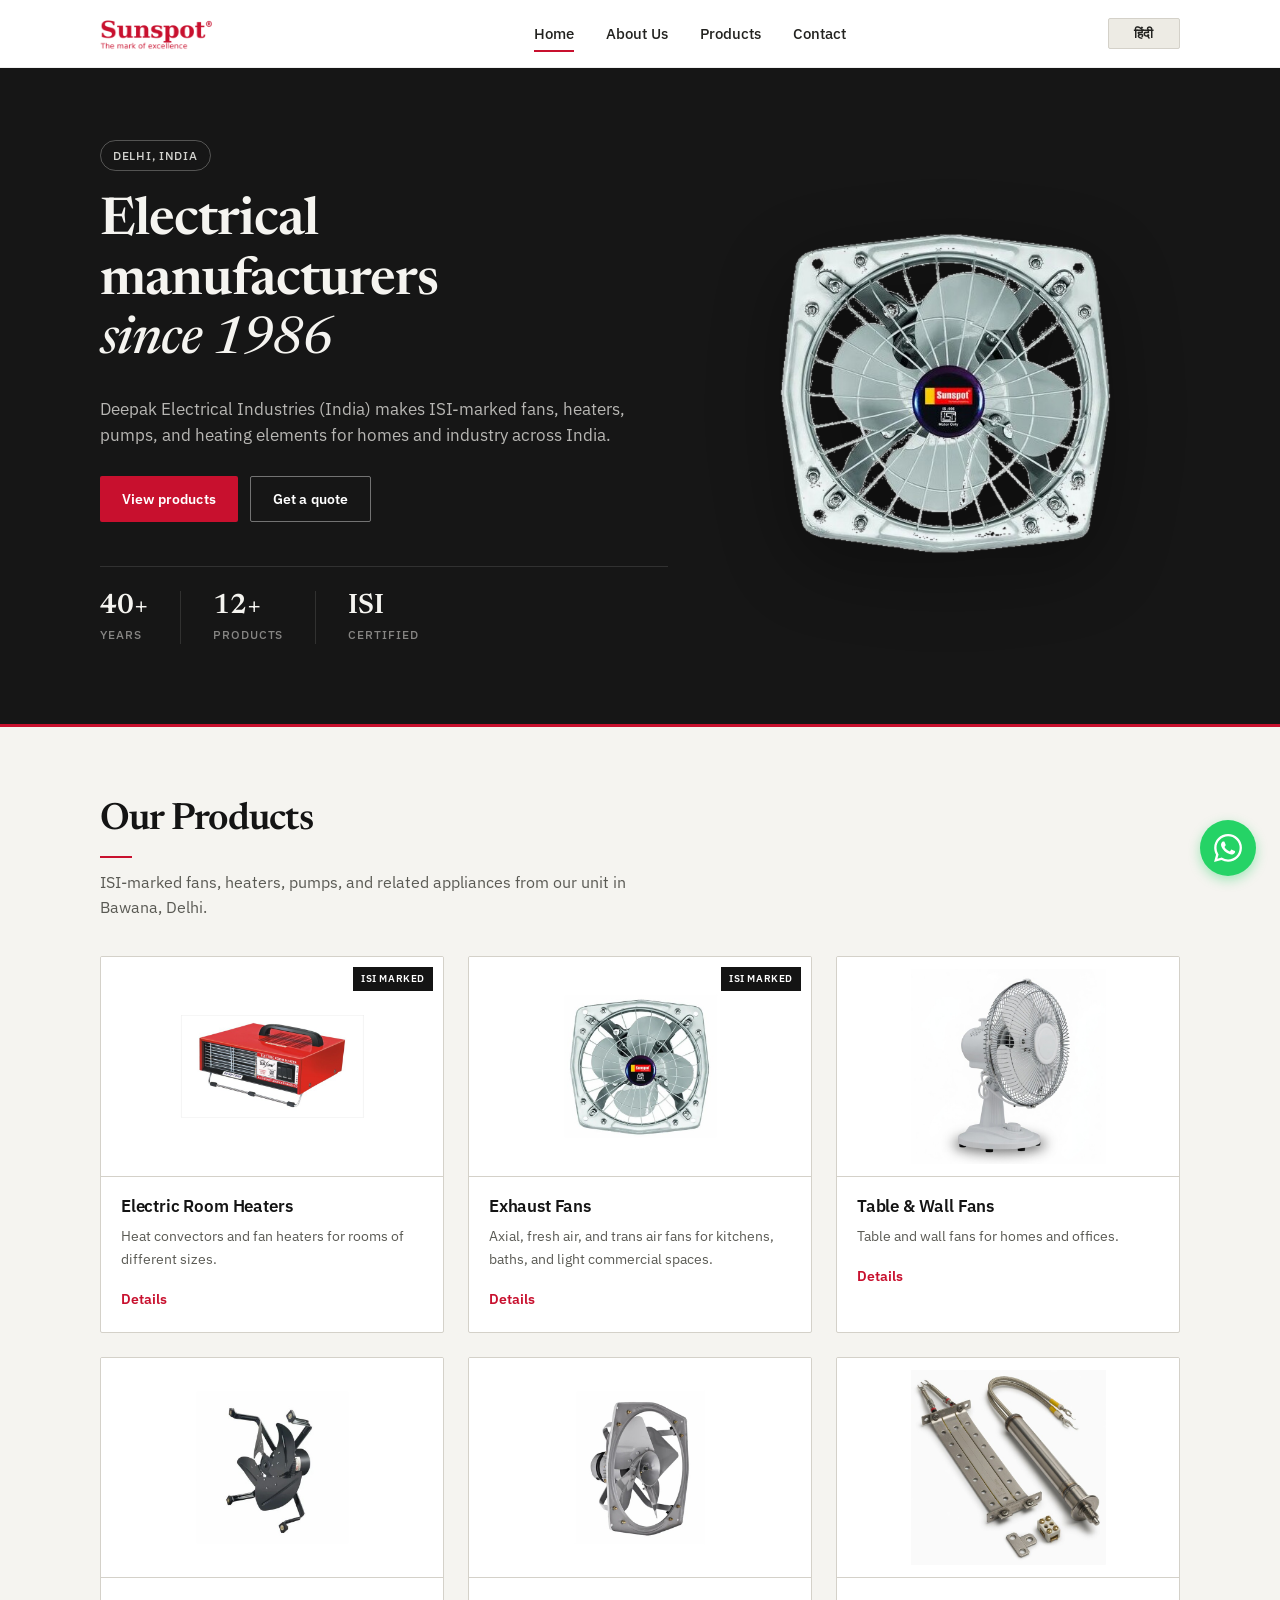
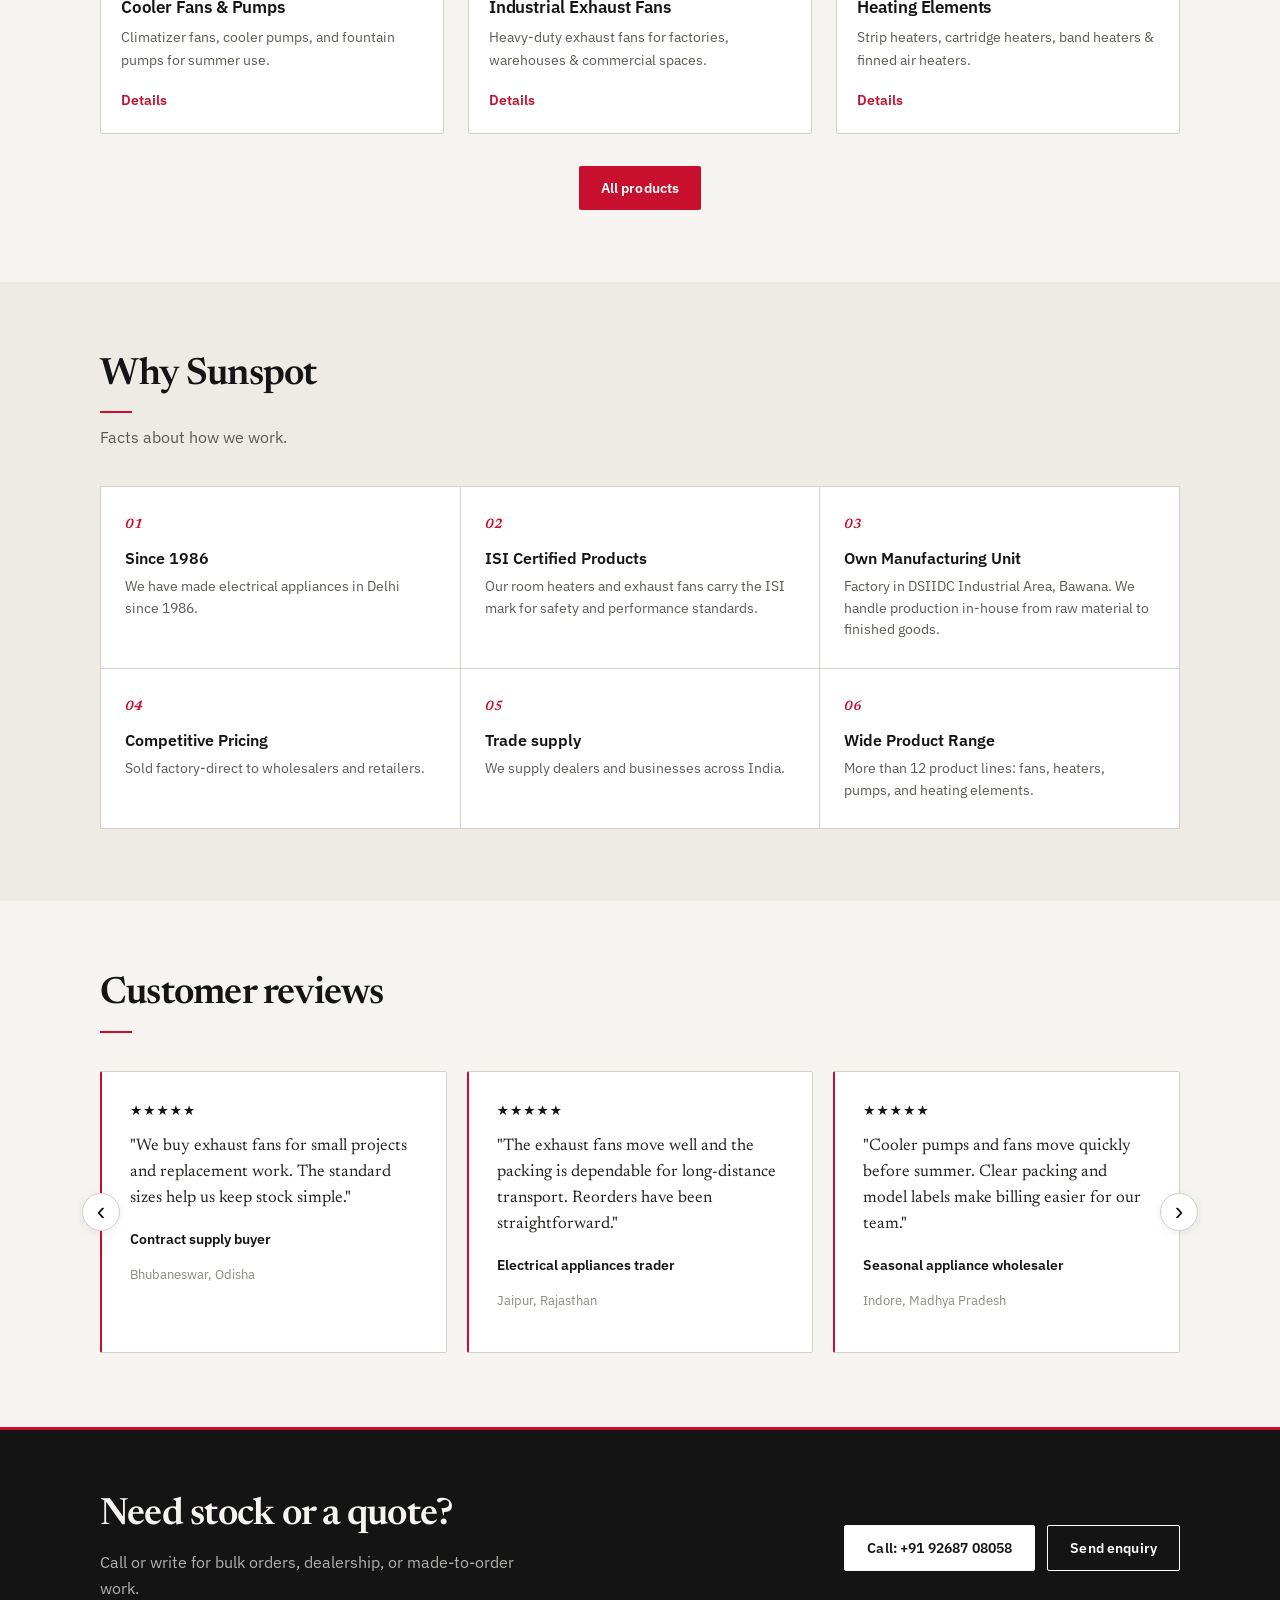
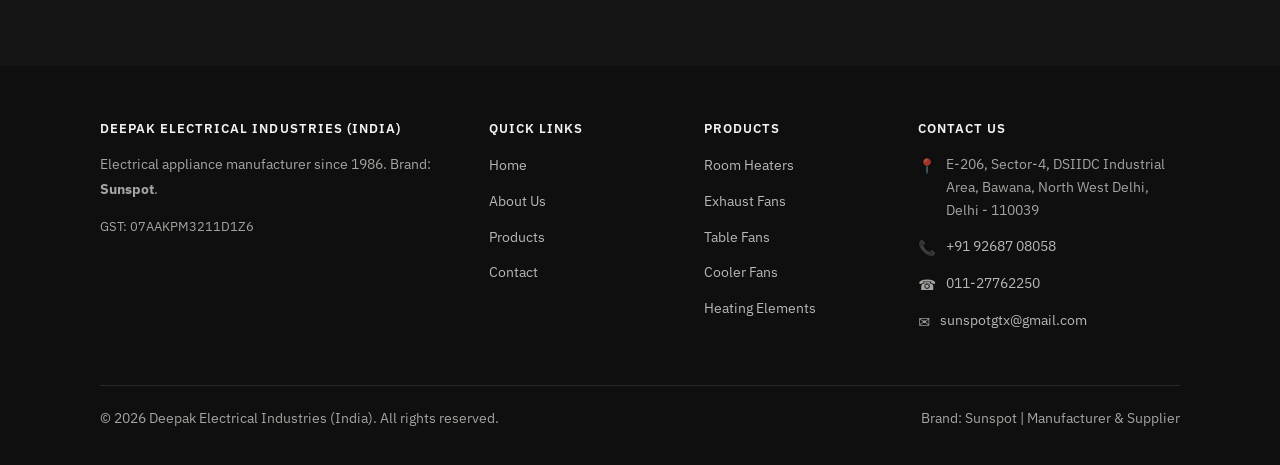
==== commit 2459e45c: "Use cutout fan hero image" ====
--- a/index.html
+++ b/index.html
@@ -145,7 +145,7 @@
  </div>
  <div class="hero-visual">
  <div class="hero-graphic">
-          <img src="assets/products/fresh-air-fan.jpg" alt="Sunspot ISI-marked exhaust fan" width="640" height="640">
+          <img src="assets/products/fresh-air-fan-cutout.png" alt="Sunspot ISI-marked exhaust fan" width="640" height="640">
         </div>
  </div>
  </div>
@@ -326,6 +326,30 @@
  <p class="review-text">"We use the heating elements for repair and replacement orders. The sizes we need are usually available without a long wait."</p>
  <p class="review-author">Service centre owner</p>
  <p class="review-location">Guwahati, Assam</p>
+ </div>
+ <div class="review-card">
+ <div class="review-stars">★★★★★</div>
+ <p class="review-text">"The fan heaters are a good fit for our winter counter. Customers like that the range is easy to compare."</p>
+ <p class="review-author">Electrical goods retailer</p>
+ <p class="review-location">Bengaluru, Karnataka</p>
+ </div>
+ <div class="review-card">
+ <div class="review-stars">★★★★★</div>
+ <p class="review-text">"We buy exhaust fans for small projects and replacement work. The standard sizes help us keep stock simple."</p>
+ <p class="review-author">Contract supply buyer</p>
+ <p class="review-location">Bhubaneswar, Odisha</p>
+ </div>
+ <div class="review-card">
+ <div class="review-stars">★★★★★</div>
+ <p class="review-text">"Cooler pumps and fans move quickly before summer. Clear packing and model labels make billing easier for our team."</p>
+ <p class="review-author">Seasonal appliance wholesaler</p>
+ <p class="review-location">Indore, Madhya Pradesh</p>
+ </div>
+ <div class="review-card">
+ <div class="review-stars">★★★★★</div>
+ <p class="review-text">"The room heater range has worked well for repeat customers. We usually keep a few models ready through the season."</p>
+ <p class="review-author">Home appliance showroom</p>
+ <p class="review-location">Siliguri, West Bengal</p>
  </div>
  </div>
  <button class="carousel-btn carousel-btn-next" type="button" aria-label="Next review" data-carousel-next>›</button>
--- a/css/style.css
+++ b/css/style.css
@@ -449,17 +449,17 @@
 
 .hero-graphic {
   width: 100%;
-  max-width: 420px;
+  max-width: 460px;
   aspect-ratio: 1;
-  background: #fff;
-  border-radius: 2px;
+  background: transparent;
+  border-radius: 0;
   display: flex;
   justify-content: center;
   align-items: center;
-  border: 1px solid rgba(255, 255, 255, 0.08);
+  border: 0;
   position: relative;
-  overflow: hidden;
-  box-shadow: 0 20px 50px rgba(0, 0, 0, 0.35);
+  overflow: visible;
+  box-shadow: none;
 }
 
 .hero-graphic::before {
@@ -470,8 +470,9 @@
   width: 100%;
   height: 100%;
   object-fit: contain;
-  padding: 28px;
-  background: #fff;
+  padding: 0;
+  background: transparent;
+  filter: drop-shadow(0 22px 36px rgba(0, 0, 0, 0.4));
 }
 
 .hero-graphic svg {
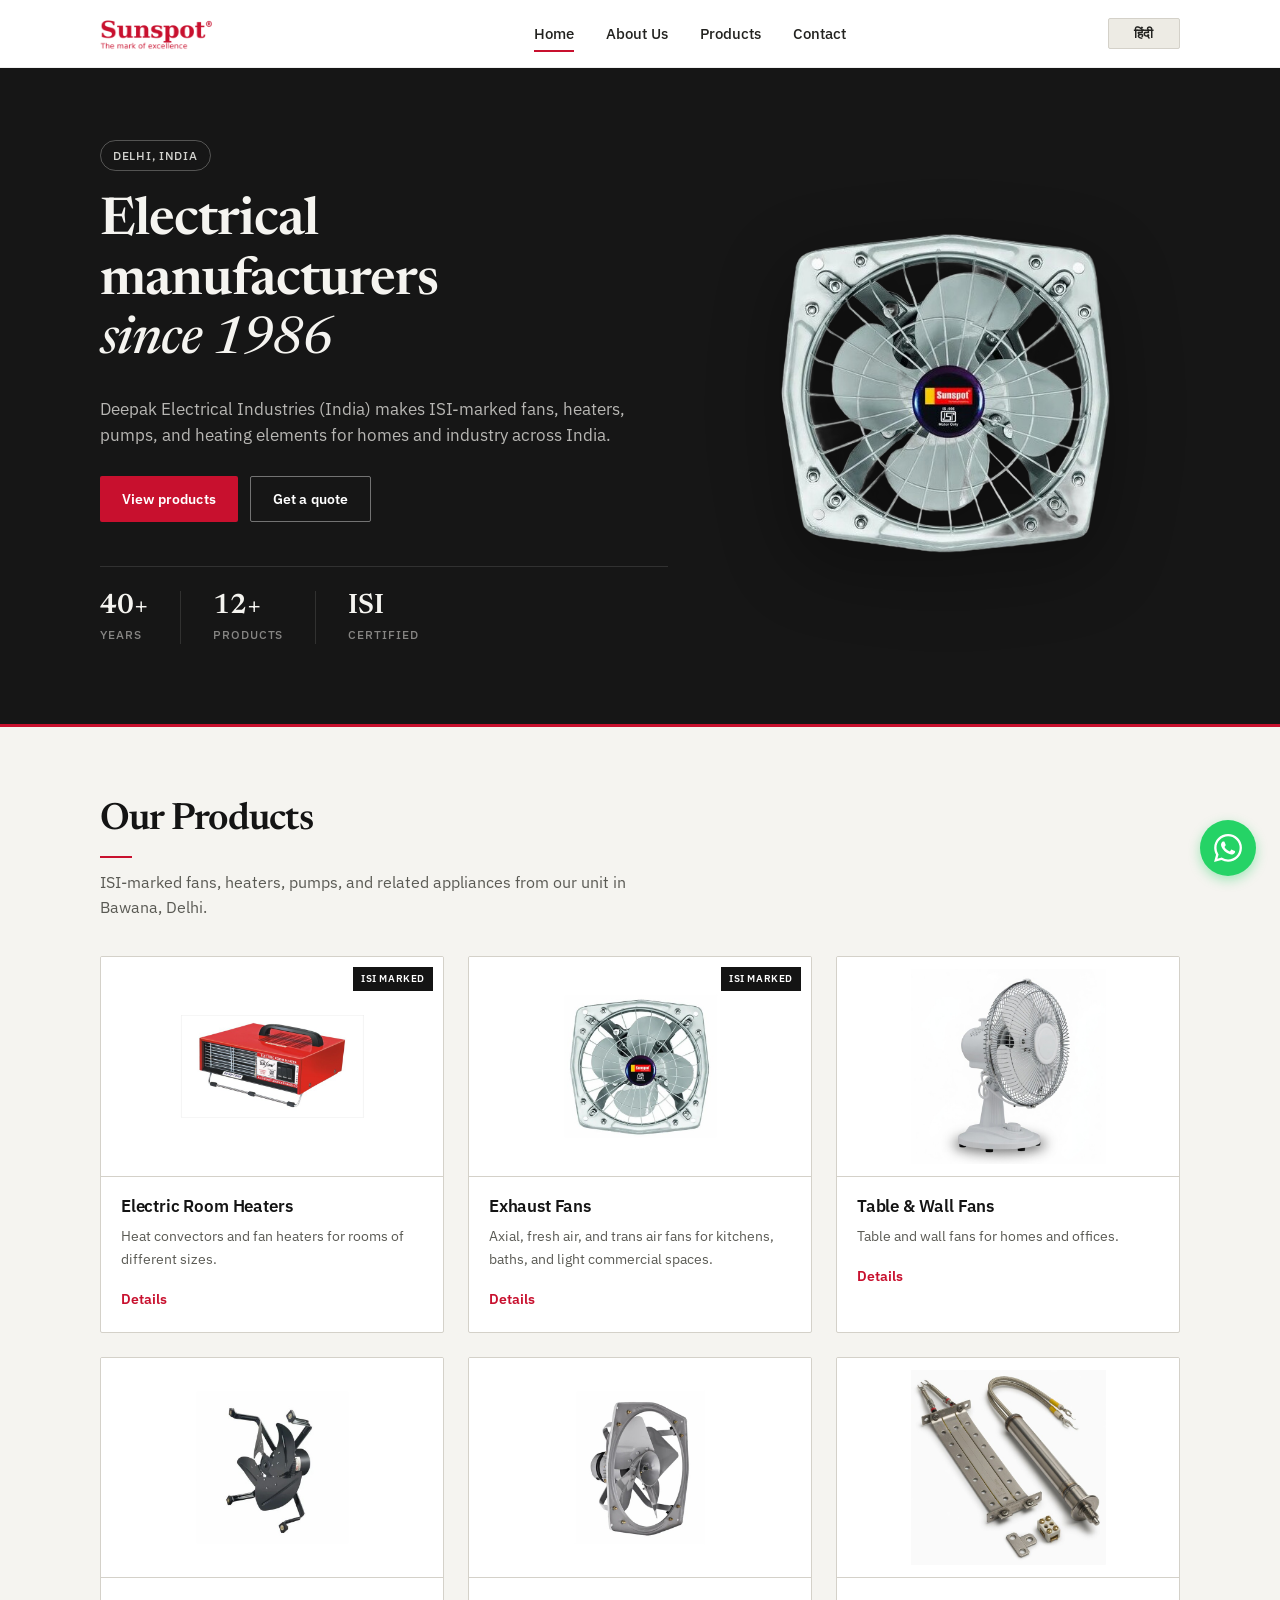
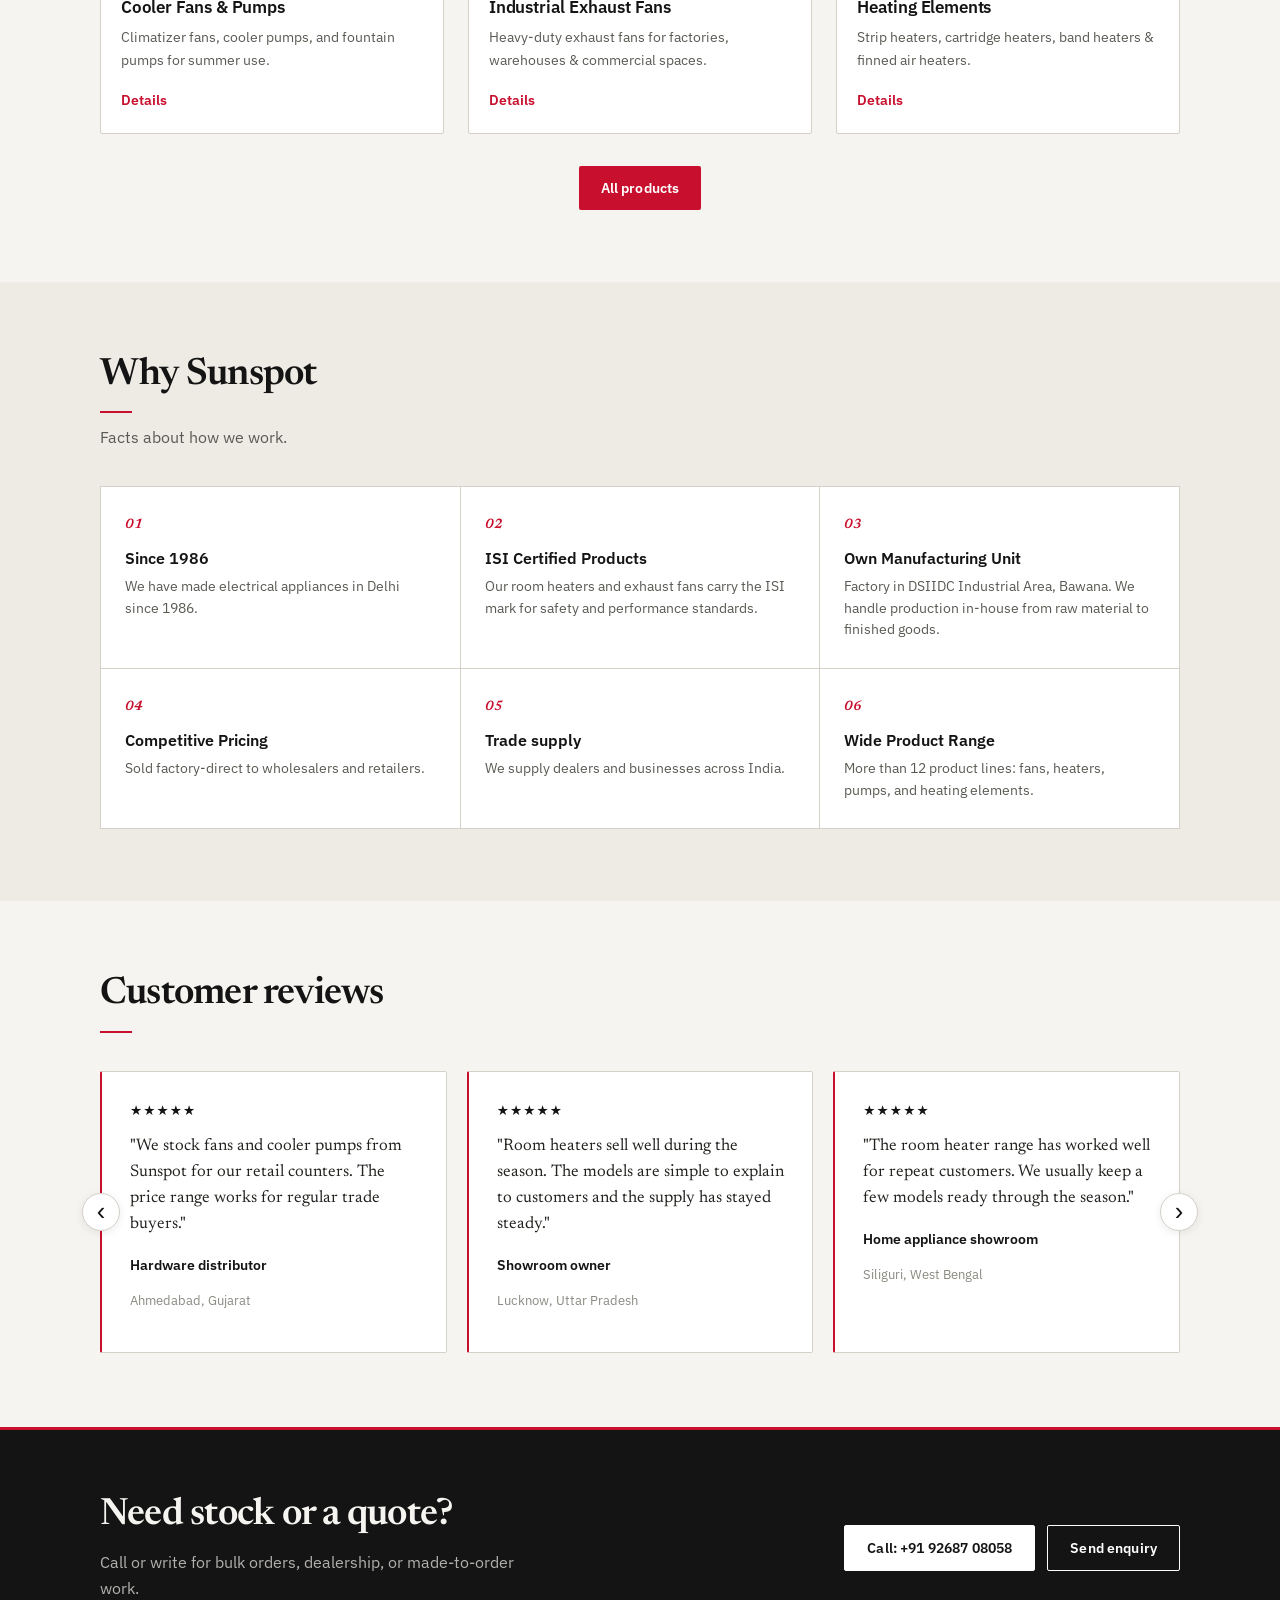
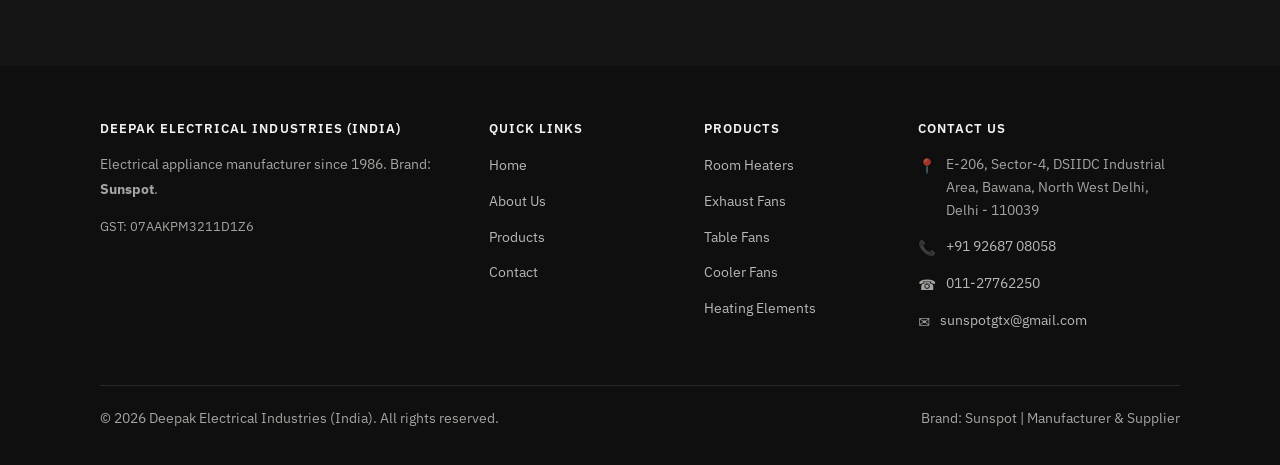
==== commit 3eebeacd: "Add Open Graph share image" ====
--- a/index.html
+++ b/index.html
@@ -20,13 +20,18 @@
  <meta property="og:url" content="https://sunspotgtx.com/">
  <meta property="og:site_name" content="Sunspot - Deepak Electrical Industries">
  <meta property="og:locale" content="en_IN">
- <meta property="og:image" content="https://sunspotgtx.com/assets/logo.png">
+ <meta property="og:image" content="https://sunspotgtx.com/assets/og-image.png">
+ <meta property="og:image:width" content="1200">
+ <meta property="og:image:height" content="630">
+ <meta property="og:image:type" content="image/png">
+ <meta property="og:image:alt" content="Sunspot exhaust fan and Electrical manufacturers since 1986">
 
  <!-- Twitter Card -->
  <meta name="twitter:card" content="summary_large_image">
  <meta name="twitter:title" content="Sunspot - Fan & Heater Manufacturers Since 1986">
  <meta name="twitter:description" content="ISI-marked exhaust fans, room heaters, table fans, and more. Made in Delhi since 1986.">
- <meta name="twitter:image" content="https://sunspotgtx.com/assets/logo.png">
+ <meta name="twitter:image" content="https://sunspotgtx.com/assets/og-image.png">
+ <meta name="twitter:image:alt" content="Sunspot exhaust fan and Electrical manufacturers since 1986">
 
  <!-- Favicon -->
    <link rel="preconnect" href="https://fonts.googleapis.com">
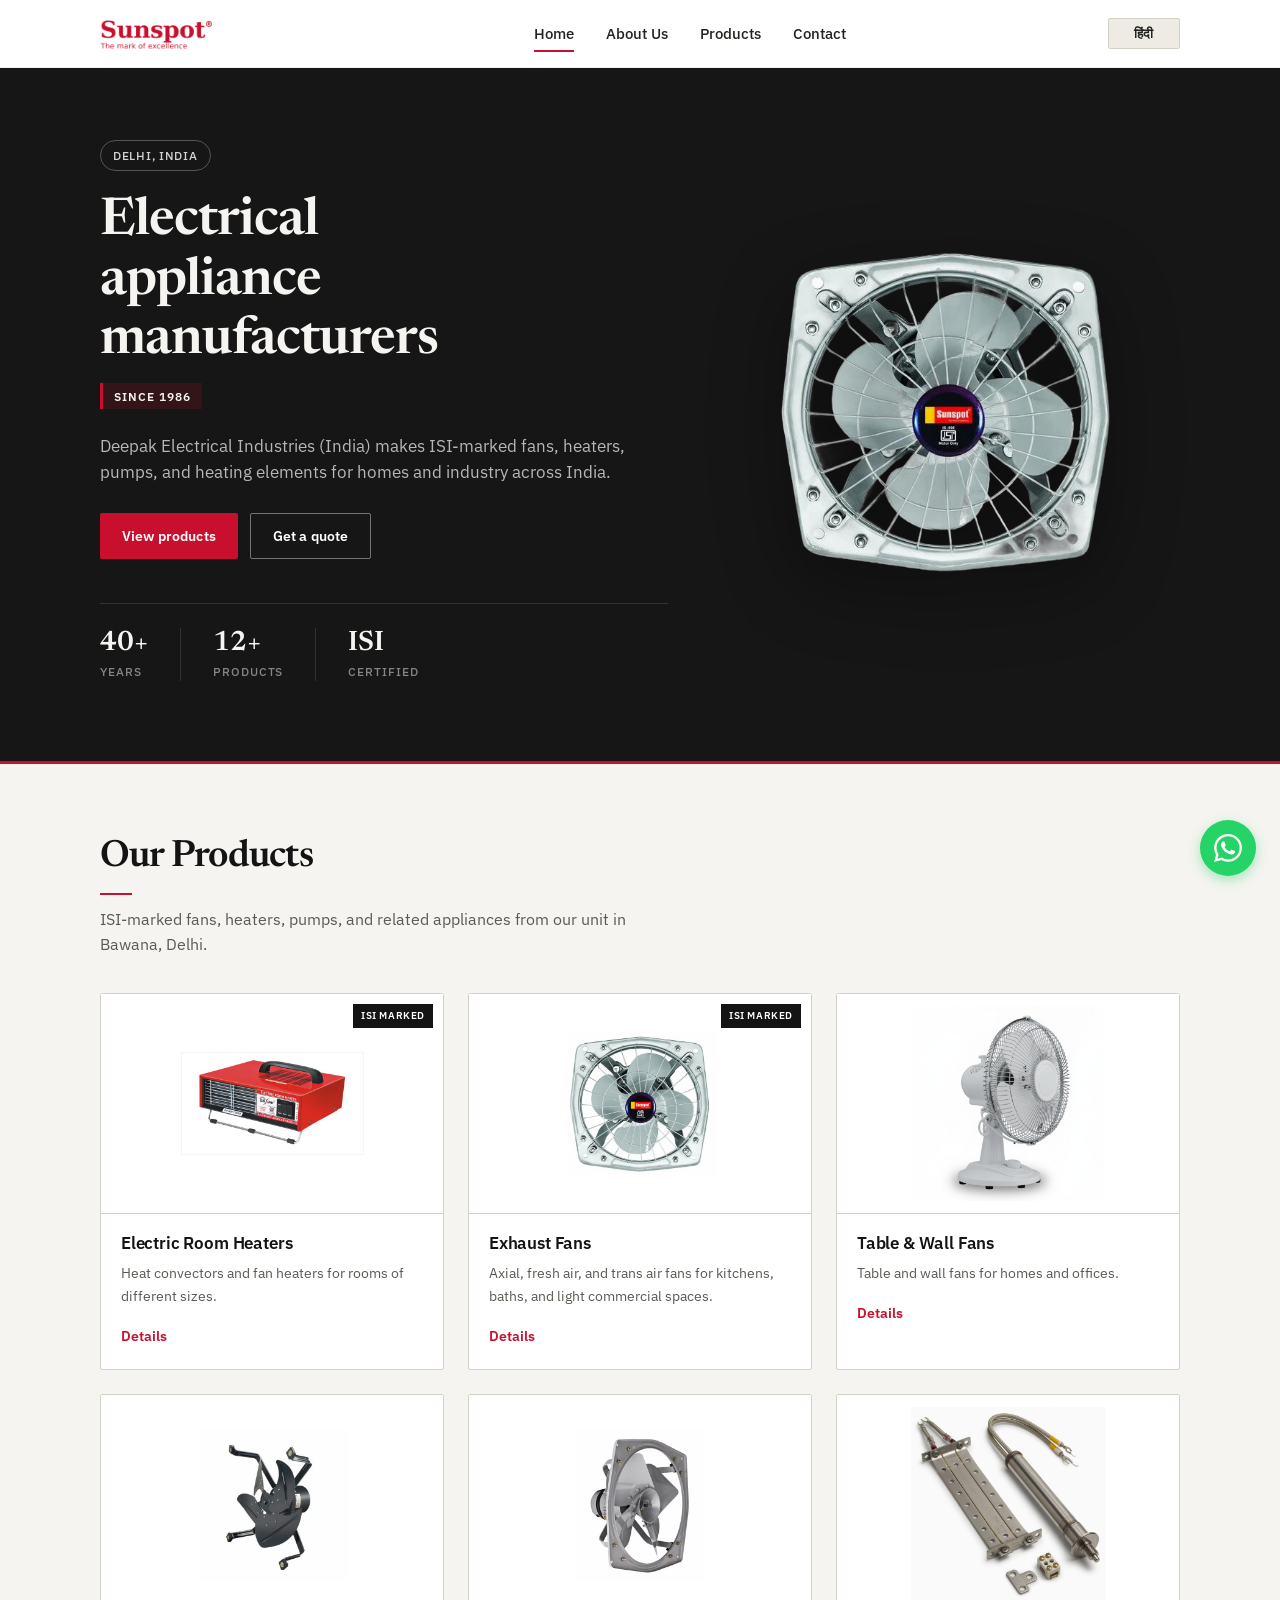
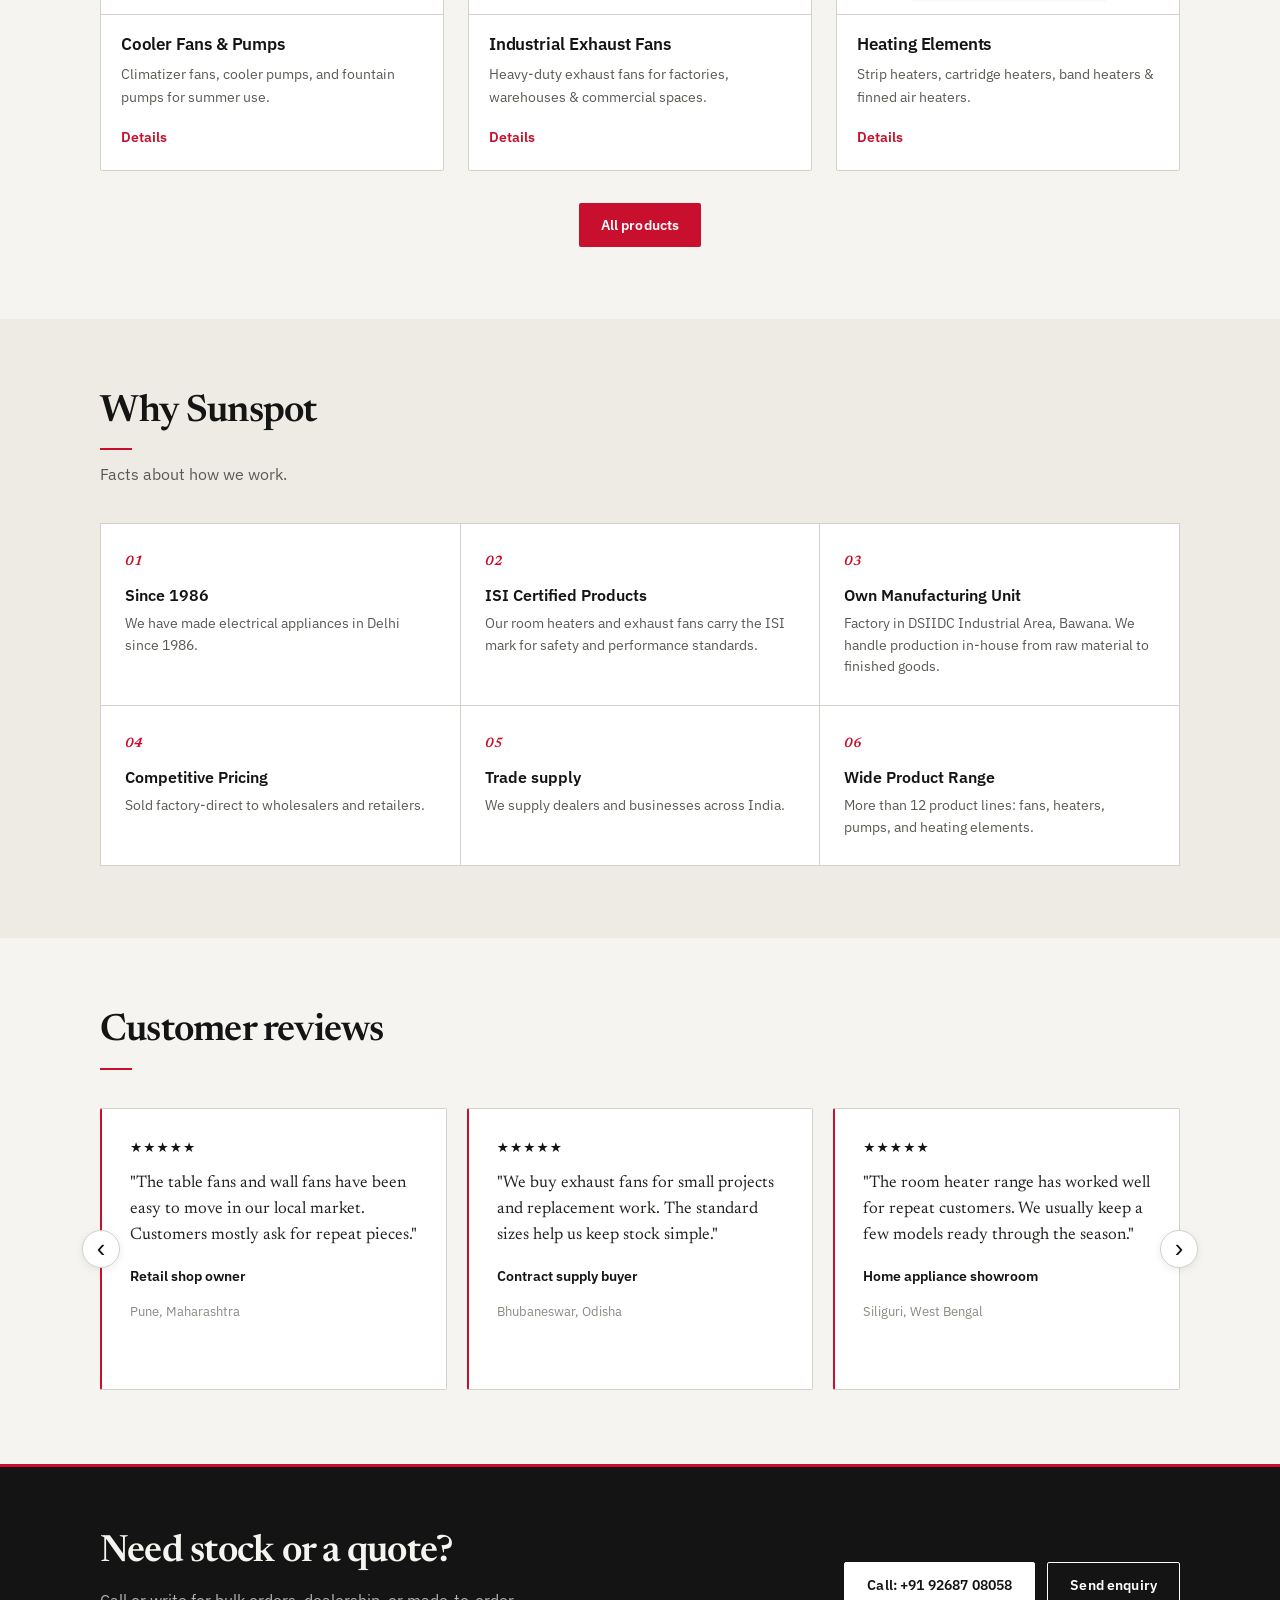
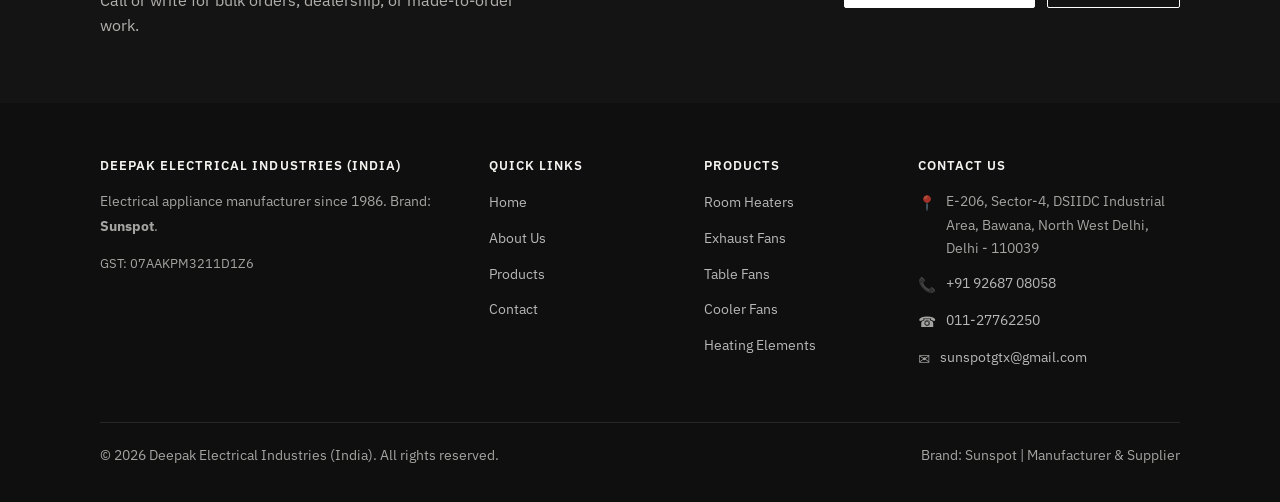
==== commit 52c185f2: "Route contact enquiries to WhatsApp" ====
--- a/index.html
+++ b/index.html
@@ -127,7 +127,7 @@
  <div class="container">
  <div class="hero-content">
  <div class="hero-badge" data-i18n="home.badge">Delhi, India</div>
- <h1 data-i18n="home.h1" data-i18n-html="true">Electrical manufacturers <span>since 1986</span></h1>
+ <h1 data-i18n="home.h1" data-i18n-html="true">Electrical appliance manufacturers <span class="hero-since">Since 1986</span></h1>
  <p data-i18n="home.lead">Deepak Electrical Industries (India) makes ISI-marked fans, heaters, pumps, and heating elements for homes and industry across India.</p>
  <div class="hero-buttons">
  <a href="products.html" class="btn btn-primary" data-i18n="cta.view_products">View products</a>
--- a/css/style.css
+++ b/css/style.css
@@ -366,10 +366,20 @@
   max-width: 14ch;
 }
 
-.hero-content h1 span {
+.hero-content h1 .hero-since {
+  display: table;
+  margin-top: 0.7rem;
+  padding: 0.42rem 0.7rem;
+  border-left: 3px solid var(--color-primary);
+  background: rgba(200, 16, 46, 0.16);
   color: #f5f4f0;
-  font-style: italic;
-  font-weight: 500;
+  font-family: var(--font-primary);
+  font-size: 0.24em;
+  font-style: normal;
+  font-weight: 600;
+  letter-spacing: 0.08em;
+  line-height: 1;
+  text-transform: uppercase;
 }
 
 .hero-badge {
@@ -1271,6 +1281,11 @@
 
   .hero-content h1 {
     max-width: 16ch;
+    margin-left: auto;
+    margin-right: auto;
+  }
+
+  .hero-content h1 .hero-since {
     margin-left: auto;
     margin-right: auto;
   }
